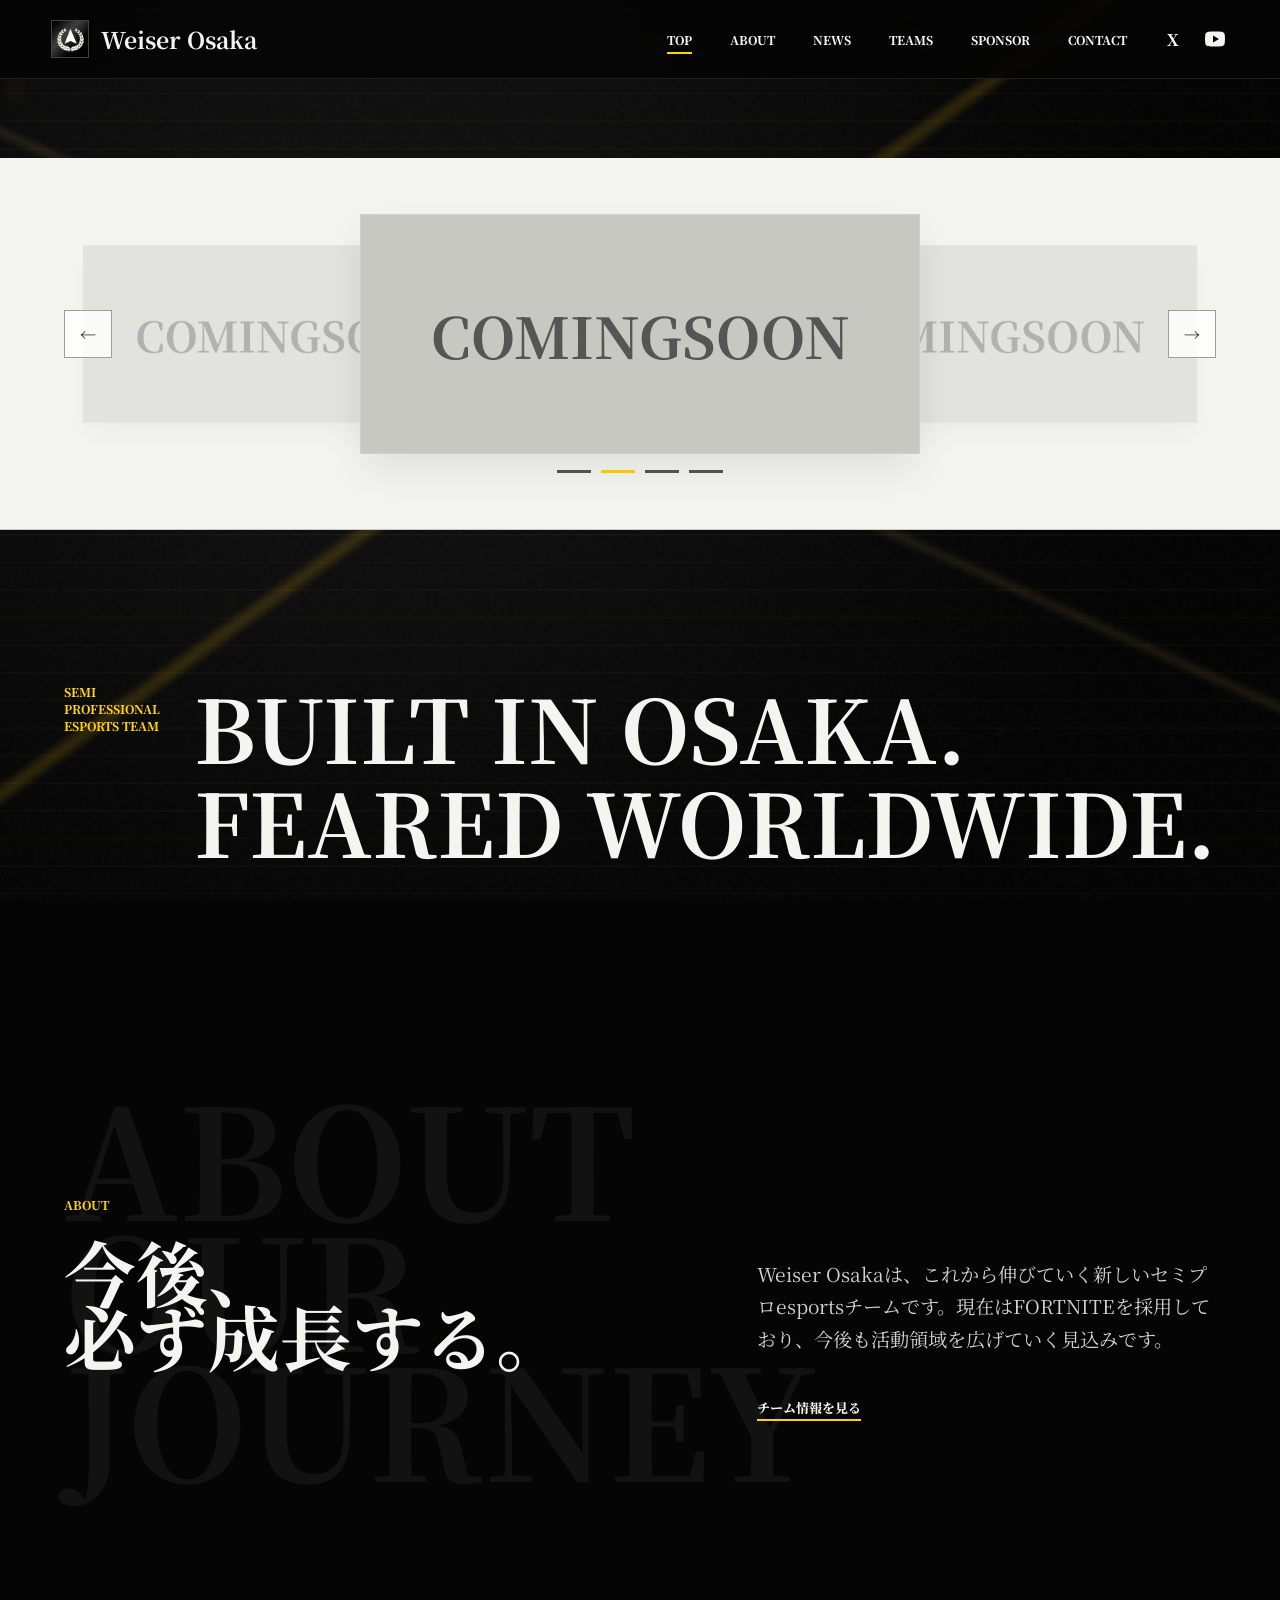
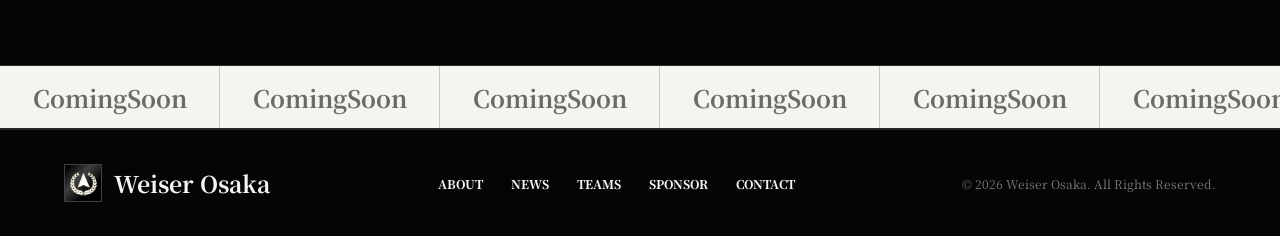
==== index.html @ 4c1ad935 "Add files via upload" ====
<!DOCTYPE html>
<html lang="ja">
<head>
  <meta charset="UTF-8">
  <meta name="viewport" content="width=device-width, initial-scale=1.0">
  <title>Weiser Osaka | TOP</title>
  <link rel="preconnect" href="https://fonts.googleapis.com">
  <link rel="preconnect" href="https://fonts.gstatic.com" crossorigin>
  <link href="https://fonts.googleapis.com/css2?family=Noto+Serif+JP:wght@400;500;600;700;800;900&display=swap" rel="stylesheet">
 <link rel="stylesheet" href="style.css?v=20260813-6">
  <link rel="icon" type="image/png" href="favicon.png">
</head>
<body>
  <div class="page-transition is-preparing" data-page-transition aria-hidden="true"><div class="page-transition-mark"><span>Weiser Osaka</span></div></div>
<header class="site-header" data-header>
    <a class="brand" href="index.html" aria-label="Weiser Osaka home">
      <img class="brand-mark" src="assets/weiser.jpg" alt="">
      <span class="brand-name">Weiser Osaka</span>
    </a>
    <button class="menu-toggle" type="button" aria-label="メニューを開く" aria-expanded="false" data-menu-toggle><span></span><span></span></button>
    <nav class="main-nav" data-nav aria-label="メインナビゲーション">
      <a href="index.html" aria-current="page">TOP</a>
      <a href="about.html">ABOUT</a>
      <a href="news.html">NEWS</a>
      <a href="teams.html">TEAMS</a>
      <a href="sponsor.html">SPONSOR</a>
      <a href="contact.html">CONTACT</a>
    </nav>
    <div class="social-links" aria-label="SNSリンク">
      <a href="https://x.com/weiser_osaka" target="_blank" rel="noreferrer" aria-label="X"><span class="icon-x">X</span></a>
      <a href="https://www.youtube.com/" target="_blank" rel="noreferrer" aria-label="YouTube">
        <svg viewBox="0 0 24 24" aria-hidden="true"><path d="M21.6 7.1a3 3 0 0 0-2.1-2.1C17.6 4.5 12 4.5 12 4.5s-5.6 0-7.5.5a3 3 0 0 0-2.1 2.1A31 31 0 0 0 2 12a31 31 0 0 0 .4 4.9 3 3 0 0 0 2.1 2.1c1.9.5 7.5.5 7.5.5s5.6 0 7.5-.5a3 3 0 0 0 2.1-2.1A31 31 0 0 0 22 12a31 31 0 0 0-.4-4.9ZM10 15.5v-7l6 3.5-6 3.5Z"/></svg>
      </a>
    </div>
  </header>

  <main>
    <section class="sponsor-stage section-reveal" aria-labelledby="sponsor-stage-title">
      <h2 id="sponsor-stage-title" class="visually-hidden">スポンサー</h2>
      <div class="carousel-shell sponsor-carousel-shell" aria-label="スポンサーカルーセル">
        <button class="carousel-control prev" type="button" data-carousel-prev aria-label="前のスポンサー">&larr;</button>
        <div class="carousel-track" data-carousel-track>
          <article class="hero-card sponsor-card active"><div class="placeholder">ComingSoon</div></article>
          <article class="hero-card sponsor-card next"><div class="placeholder">ComingSoon</div></article>
          <article class="hero-card sponsor-card far"><div class="placeholder">ComingSoon</div></article>
          <article class="hero-card sponsor-card far"><div class="placeholder">ComingSoon</div></article>
        </div>
        <button class="carousel-control next-button" type="button" data-carousel-next aria-label="次のスポンサー">&rarr;</button>
      </div>
      <div class="carousel-dots" data-carousel-dots aria-label="スポンサーインジケーター"></div>
    </section>

    <section class="hero hero-without-carousel section-reveal" aria-labelledby="hero-title">
      <div class="hero-copy">
        <p class="eyebrow">SEMI PROFESSIONAL ESPORTS TEAM</p>
        <h1 id="hero-title" class="display-lines">
          <span>Built in Osaka.</span>
          <span>Feared Worldwide.</span>
        </h1>
      </div>
    </section>

    <section class="about section-pad section-reveal" aria-labelledby="top-about-title">
      <div class="background-word">ABOUT OUR JOURNEY</div>
      <div class="section-label">ABOUT</div>
      <div class="about-grid">
        <h2 id="top-about-title" class="display-lines">
          <span>今後、</span>
          <span>必ず成長する。</span>
        </h2>
        <div class="about-text">
          <p>Weiser Osakaは、これから伸びていく新しいセミプロesportsチームです。現在はFORTNITEを採用しており、今後も活動領域を広げていく見込みです。</p>
          <a class="text-link" href="about.html">チーム情報を見る</a>
        </div>
      </div>
    </section>
  </main>

  <section class="marquee footer-marquee" aria-label="フッター前スポンサー">

  <div class="marquee-track">
  <div class="marquee-group">
    <span>ComingSoon</span>
    <span>ComingSoon</span>
    <span>ComingSoon</span>
    <span>ComingSoon</span>
    <span>ComingSoon</span>
    <span>ComingSoon</span>
    <span>ComingSoon</span>
    <span>ComingSoon</span>
    <span>ComingSoon</span>
    <span>ComingSoon</span>
  </div>

  <div class="marquee-group" aria-hidden="true">
    <span>ComingSoon</span>
    <span>ComingSoon</span>
    <span>ComingSoon</span>
    <span>ComingSoon</span>
    <span>ComingSoon</span>
    <span>ComingSoon</span>
    <span>ComingSoon</span>
    <span>ComingSoon</span>
    <span>ComingSoon</span>
    <span>ComingSoon</span>
  </div>
</div>
  </section>

  <footer class="site-footer">
    <a class="brand" href="index.html"><img class="brand-mark" src="assets/weiser.jpg" alt=""><span class="brand-name">Weiser Osaka</span></a>
    <nav aria-label="フッターナビゲーション"><a href="about.html">ABOUT</a><a href="news.html">NEWS</a><a href="teams.html">TEAMS</a><a href="sponsor.html">SPONSOR</a><a href="contact.html">CONTACT</a></nav>
    <p>&copy; 2026 Weiser Osaka. All Rights Reserved.</p>
  </footer>

  <script src="script.js?v=20260813-6"></script>
</body>
</html>
---- style.css ----
:root {
  --black: #050505;
  --ink: #111111;
  --muted: #7b7b7b;
  --line: #272727;
  --paper: #f4f4f1;
  --soft: #d9d9d4;
  --accent: #ffd400;
  --font-body: "Noto Serif JP", "Yu Mincho", "YuMincho", "Hiragino Mincho ProN", "Times New Roman", serif;
  --font-display: "Noto Serif JP", "Yu Mincho", "YuMincho", "Hiragino Mincho ProN", Georgia, serif;
}

* {
  box-sizing: border-box;
}

html {
  scroll-behavior: smooth;
}

body {
  margin: 0;
  background: var(--black);
  color: var(--paper);
  font-family: var(--font-body);
  letter-spacing: 0;
}

a {
  color: inherit;
  text-decoration: none;
}

button,
input,
textarea {
  font: inherit;
}

.visually-hidden {
  position: absolute;
  width: 1px;
  height: 1px;
  padding: 0;
  overflow: hidden;
  clip: rect(0, 0, 0, 0);
  white-space: nowrap;
  border: 0;
}

.site-header {
  position: fixed;
  inset: 0 0 auto;
  z-index: 50;
  display: grid;
  grid-template-columns: auto 1fr auto;
  align-items: center;
  gap: 32px;
  padding: 20px clamp(20px, 4vw, 56px);
  border-bottom: 1px solid rgba(255, 255, 255, 0.1);
  background: rgba(5, 5, 5, 0.78);
  backdrop-filter: blur(18px);
}

.brand {
  display: inline-flex;
  align-items: center;
  gap: 12px;
  width: fit-content;
}

.brand-mark {
  width: 38px;
  height: 38px;
  border: 1px solid rgba(255, 255, 255, 0.24);
  background: #050505;
  object-fit: cover;
}

.brand-name {
  font-family: var(--font-display);
  font-size: 23px;
  font-weight: 700;
}

.main-nav {
  display: flex;
  justify-content: flex-end;
  gap: clamp(18px, 3vw, 38px);
  font-size: 12px;
  font-weight: 800;
}

.main-nav a,
.site-footer nav a {
  position: relative;
  padding: 8px 0;
}

.main-nav a::after,
.site-footer nav a::after {
  position: absolute;
  right: 0;
  bottom: 2px;
  left: 0;
  height: 2px;
  background: var(--accent);
  content: "";
  transform: scaleX(0);
  transform-origin: left;
  transition: transform 180ms ease;
}

.main-nav a:hover::after,
.main-nav a[aria-current="page"]::after,
.site-footer nav a:hover::after {
  transform: scaleX(1);
}

.social-links {
  display: flex;
  align-items: center;
  gap: 14px;
}

.social-links a {
  display: grid;
  place-items: center;
  width: 28px;
  height: 28px;
  color: var(--paper);
}

.social-links svg {
  width: 24px;
  fill: currentColor;
}

.icon-x {
  font-size: 16px;
  font-weight: 800;
}

.menu-toggle {
  display: none;
  width: 42px;
  height: 42px;
  border: 1px solid rgba(255, 255, 255, 0.22);
  background: transparent;
  color: var(--paper);
}

.menu-toggle span {
  display: block;
  width: 18px;
  height: 2px;
  margin: 5px auto;
  background: currentColor;
}

.hero {
  min-height: 100vh;
  padding: 78px clamp(20px, 5vw, 80px) 64px;
  overflow: hidden;
}

.hero-without-carousel {
  min-height: auto;
  padding-top: clamp(92px, 12vw, 150px);
  padding-bottom: clamp(72px, 10vw, 130px);
}

.hero-copy {
  display: flex;
  align-items: end;
  justify-content: space-between;
  gap: 30px;
  margin-bottom: 46px;
}

.hero-without-carousel .hero-copy {
  align-items: start;
}

.hero-without-carousel .eyebrow {
  align-self: flex-start;
  margin: 0;
  padding-top: 0.25em;
}

.eyebrow,
.section-label {
  color: var(--accent);
  font-size: 12px;
  font-weight: 800;
}

h1,
h2 {
  margin: 0;
  font-family: var(--font-display);
  font-weight: 700;
  line-height: 0.9;
  text-transform: uppercase;
  word-break: keep-all;
  overflow-wrap: normal;
  line-break: strict;
}

h1 {
  font-size: clamp(48px, 7.2vw, 106px);
}

h2 {
  font-size: clamp(38px, 5.6vw, 78px);
}

.hero h1 {
  max-width: 1240px;
  font-size: clamp(48px, 6.8vw, 96px);
  line-height: 1.08;
}

.display-lines span {
  display: block;
  width: max-content;
  max-width: 100%;
}

.desktop-break {
  display: block;
}

.carousel-shell {
  position: relative;
  height: clamp(390px, 47vw, 600px);
}

.carousel-track {
  position: relative;
  height: 100%;
  perspective: 1100px;
}

.hero-card {
  position: absolute;
  top: 0;
  left: 50%;
  width: min(68vw, 820px);
  height: 100%;
  border: 1px solid rgba(255, 255, 255, 0.16);
  background: #171717;
  opacity: 0;
  transform: translateX(-50%) scale(0.72);
  transition: transform 640ms cubic-bezier(0.2, 0.8, 0.2, 1), opacity 360ms ease, filter 360ms ease;
  will-change: transform;
}

.hero-card.active {
  z-index: 3;
  opacity: 1;
  transform: translateX(-50%) scale(1);
}

.hero-card.prev {
  z-index: 2;
  opacity: 0.74;
  filter: grayscale(1);
  transform: translateX(calc(-50% - min(38vw, 430px))) rotateY(14deg) scale(0.82);
}

.hero-card.next {
  z-index: 2;
  opacity: 0.74;
  filter: grayscale(1);
  transform: translateX(calc(-50% + min(38vw, 430px))) rotateY(-14deg) scale(0.82);
}

.placeholder {
  display: grid;
  place-items: center;
  width: 100%;
  height: 100%;
  min-height: 120px;
  background: #9d9d98;
  color: #202020;
  font-family: var(--font-display);
  font-size: clamp(28px, 5vw, 72px);
  font-weight: 700;
  text-transform: uppercase;
}

.card-meta {
  position: absolute;
  right: 0;
  bottom: 0;
  left: 0;
  display: flex;
  justify-content: space-between;
  gap: 18px;
  padding: 22px 26px;
  color: var(--paper);
  background: rgba(0, 0, 0, 0.62);
  font-weight: 800;
}

.card-meta span {
  color: var(--accent);
}

.carousel-control {
  position: absolute;
  top: 50%;
  z-index: 10;
  display: grid;
  place-items: center;
  width: 48px;
  height: 48px;
  border: 1px solid rgba(255, 255, 255, 0.5);
  background: rgba(0, 0, 0, 0.5);
  color: var(--paper);
  cursor: pointer;
  transform: translateY(-50%);
  transition: background 160ms ease, border-color 160ms ease;
}

.carousel-control:hover {
  border-color: var(--accent);
  background: var(--accent);
}

.carousel-control.prev {
  left: 0;
}

.next-button {
  right: 0;
}

.carousel-dots {
  display: flex;
  justify-content: center;
  gap: 10px;
  margin-top: 24px;
}

.carousel-dots button {
  width: 34px;
  height: 3px;
  padding: 0;
  border: 0;
  background: #555;
  cursor: pointer;
}

.carousel-dots button.active {
  background: var(--accent);
}

.sponsor-stage {
  margin-top: 79px;
  padding: clamp(28px, 5vw, 56px) clamp(20px, 5vw, 80px);
  overflow: hidden;
  border-bottom: 1px solid #c9c9c3;
  background: var(--paper);
  color: var(--ink);
}

.sponsor-carousel-shell {
  height: clamp(150px, 20vw, 240px);
}

.sponsor-stage .hero-card {
  width: min(48vw, 560px);
  border: 1px solid #d1d1cb;
  background: #d7d7d2;
  box-shadow: 0 18px 38px rgba(0, 0, 0, 0.08);
}

.sponsor-stage .hero-card.prev {
  opacity: 0.42;
  filter: none;
  transform: translateX(calc(-50% - min(31vw, 350px))) scale(0.74);
}

.sponsor-stage .hero-card.next {
  opacity: 0.42;
  filter: none;
  transform: translateX(calc(-50% + min(31vw, 350px))) scale(0.74);
}

.sponsor-stage .placeholder {
  background: #c8c8c3;
  color: #555;
  font-size: clamp(28px, 4.4vw, 58px);
}

.sponsor-stage .carousel-control {
  border-color: #9e9e98;
  background: rgba(255, 255, 255, 0.82);
  color: var(--ink);
}

.sponsor-stage .carousel-control:hover {
  border-color: var(--accent);
  background: var(--accent);
  color: var(--paper);
}

.sponsor-stage .carousel-dots {
  margin-top: 16px;
}

.marquee {
  overflow: hidden;
  border-block: 1px solid var(--line);
  background: var(--paper);
  color: var(--ink);
}

.marquee-under-header {
  margin-top: 79px;
}

.footer-marquee {
  margin-top: clamp(40px, 8vw, 90px);
}

.marquee-track {
  display: flex;
  width: max-content;
  animation: marquee 46s linear infinite;
  will-change: transform;
}

.marquee-group {
  display: flex;
  flex-shrink: 0;
}

.marquee span {
  flex: 0 0 220px;
  display: grid;
  place-items: center;
  height: 86px;
  border-right: 1px solid #c7c7c0;
  font-family: var(--font-display);
  font-size: 29px;
  font-weight: 700;
  white-space: nowrap;
}

.footer-marquee span {
  height: 62px;
  color: #6b6b65;
  font-size: 24px;
}

.marquee-under-header span {
  flex: 0 0 176px;
  height: 42px;
  font-size: 19px;
}

@keyframes marquee {
  from {
    transform: translateX(0);
  }

  to {
    transform: translateX(-50%);
  }
}

.section-pad {
  position: relative;
  padding: clamp(88px, 12vw, 160px) clamp(20px, 5vw, 80px);
}

.page-main {
  min-height: calc(100vh - 120px);
  padding-top: 78px;
}

.text-link {
  display: inline-block;
  margin-top: 22px;
  border-bottom: 2px solid var(--accent);
  color: var(--paper);
  font-size: 13px;
  font-weight: 800;
}

.lead-text {
  max-width: 720px;
  color: #cfcfca;
  font-size: 17px;
  line-height: 1.8;
  word-break: keep-all;
  overflow-wrap: normal;
}

.background-word {
  position: absolute;
  top: 48px;
  left: clamp(20px, 5vw, 80px);
  max-width: 920px;
  color: rgba(255, 255, 255, 0.055);
  font-family: var(--font-display);
  font-size: clamp(72px, 12vw, 200px);
  font-weight: 700;
  line-height: 0.85;
  pointer-events: none;
}

.about-grid {
  position: relative;
  display: grid;
  grid-template-columns: minmax(260px, 0.9fr) minmax(280px, 0.7fr);
  gap: clamp(42px, 8vw, 120px);
  align-items: start;
  margin-top: 26px;
}

.about-text {
  color: #d4d4cf;
  font-size: clamp(17px, 1.5vw, 21px);
  line-height: 1.7;
}

.timeline {
  margin-top: 44px;
  border-top: 1px solid var(--line);
}

.timeline div {
  display: grid;
  grid-template-columns: 76px 1fr;
  gap: 24px;
  padding: 24px 0;
  border-bottom: 1px solid var(--line);
}

.timeline span {
  color: var(--accent);
  font-weight: 800;
}

.timeline p {
  margin: 0;
}

.about-hero {
  position: relative;
  min-height: calc(100vh - 80px);
  padding: clamp(92px, 12vw, 170px) clamp(20px, 5vw, 80px) clamp(80px, 11vw, 150px);
  overflow: hidden;
  border-bottom: 1px solid var(--line);
}

.about-osaka {
  position: absolute;
  right: 2vw;
  bottom: clamp(120px, 16vw, 230px);
  color: rgba(255, 255, 255, 0.052);
  font-family: var(--font-display);
  font-size: clamp(92px, 18vw, 280px);
  font-weight: 700;
  line-height: 0.8;
  pointer-events: none;
}

.about-hero-grid {
  position: relative;
  z-index: 1;
  display: grid;
  grid-template-columns: minmax(280px, 1.05fr) minmax(280px, 0.72fr);
  gap: clamp(44px, 9vw, 130px);
  align-items: end;
  margin-top: clamp(44px, 7vw, 92px);
}

.about-kicker {
  margin: 0 0 22px;
  color: var(--accent);
  font-family: var(--font-display);
  font-size: clamp(30px, 4.9vw, 72px);
  font-weight: 700;
  line-height: 0.94;
}

.about-hero h1 {
  max-width: 980px;
  font-size: clamp(50px, 7.2vw, 104px);
  line-height: 1.06;
}

.about-statement {
  border-left: 2px solid var(--accent);
  padding-left: clamp(22px, 3vw, 40px);
}

.about-statement p {
  margin: 0;
  color: #d8d8d2;
  font-size: clamp(17px, 1.55vw, 22px);
  line-height: 1.85;
  word-break: keep-all;
  overflow-wrap: normal;
}

.about-statement p + p {
  margin-top: 24px;
}

.about-facts {
  position: relative;
  z-index: 1;
  display: grid;
  grid-template-columns: repeat(3, minmax(0, 1fr));
  margin-top: clamp(60px, 9vw, 120px);
  border-top: 1px solid var(--line);
  border-left: 1px solid var(--line);
}

.about-facts div {
  min-height: 170px;
  padding: clamp(22px, 3vw, 34px);
  border-right: 1px solid var(--line);
  border-bottom: 1px solid var(--line);
}

.about-facts span {
  display: block;
  margin-bottom: 20px;
  color: var(--accent);
  font-size: 12px;
  font-weight: 800;
}

.about-facts strong span {
  color: var(--paper);
}

.about-facts strong {
  display: block;
  max-width: 360px;
  color: var(--paper);
  font-family: var(--font-display);
  font-size: clamp(23px, 2.25vw, 34px);
  line-height: 1.18;
  text-transform: uppercase;
  word-break: keep-all;
  overflow-wrap: normal;
}

.section-head {
  display: flex;
  align-items: end;
  justify-content: space-between;
  gap: 32px;
  margin-bottom: 44px;
}

.section-head p {
  max-width: 520px;
  color: var(--muted);
  line-height: 1.6;
  word-break: keep-all;
  overflow-wrap: normal;
}

.player-grid {
  display: grid;
  grid-template-columns: repeat(4, minmax(0, 1fr));
  border-top: 1px solid var(--line);
  border-left: 1px solid var(--line);
}

.player-card {
  display: grid;
  gap: 18px;
  min-height: 470px;
  padding: 20px;
  border: 0;
  border-right: 1px solid var(--line);
  border-bottom: 1px solid var(--line);
  background: transparent;
  color: var(--paper);
  text-align: left;
  cursor: pointer;
  transition: background 160ms ease;
}

.player-card:hover {
  background: #101010;
}

.player-photo {
  display: block;
  aspect-ratio: 4 / 5;
  height: auto;
  overflow: hidden;
  background: #9d9d98;
}

.player-name {
  font-family: var(--font-display);
  font-size: clamp(34px, 4vw, 58px);
  line-height: 0.95;
}

.player-role {
  color: var(--muted);
  font-weight: 700;
}
.player-photo img,
.modal-photo img {
  display: block;
  width: 100%;
  height: 100%;
  object-fit: cover;
}

.player-photo.placeholder {
  display: grid;
  place-items: center;
}

.player-photo.placeholder::after {
  content: "";
}

.sponsor-grid {
  display: grid;
  grid-template-columns: repeat(3, minmax(0, 1fr));
  border-top: 1px solid var(--line);
  border-left: 1px solid var(--line);
}

.sponsor-grid a {
  display: grid;
  place-items: center;
  min-height: 190px;
  border-right: 1px solid var(--line);
  border-bottom: 1px solid var(--line);
  background: #101010;
  color: #b9b9b4;
  font-family: var(--font-display);
  font-size: clamp(28px, 4vw, 60px);
  font-weight: 700;
  transition: color 160ms ease, background 160ms ease;
}

.sponsor-grid a:hover {
  background: var(--paper);
  color: var(--ink);
}

.news {
  position: relative;
  overflow: hidden;
  background: #030303;
  color: var(--paper);
}

.news::before {
  position: absolute;
  top: clamp(40px, 8vw, 110px);
  right: clamp(18px, 5vw, 78px);
  color: rgba(255, 212, 0, 0.08);
  font-family: var(--font-display);
  font-size: clamp(92px, 16vw, 220px);
  font-weight: 700;
  line-height: 0.8;
  content: "NEWS";
  pointer-events: none;
}

.news .section-head,
.news .news-list {
  position: relative;
  z-index: 1;
}

.news .section-label {
  color: var(--accent);
}

.news h1 {
  color: var(--paper);
}

.news-list {
  border-top: 1px solid rgba(255, 255, 255, 0.16);
}

.news-item {
  display: grid;
  grid-template-columns: 150px 120px 1fr;
  gap: 26px;
  align-items: center;
  padding: 30px 0;
  border-bottom: 1px solid rgba(255, 255, 255, 0.14);
  transition: border-color 180ms ease, padding-left 180ms ease, color 180ms ease;
}

.news-item:hover {
  border-bottom-color: rgba(255, 212, 0, 0.7);
  color: var(--accent);
  padding-left: 16px;
}

.news-item time,
.news-item span {
  color: rgba(244, 244, 241, 0.58);
  font-size: 13px;
  font-weight: 800;
}

.news-item span {
  color: var(--accent);
}

.news-item strong {
  font-family: var(--font-display);
  font-size: clamp(26px, 3.3vw, 44px);
  line-height: 1.08;
  text-transform: uppercase;
}

.contact-grid {
  display: grid;
  grid-template-columns: minmax(250px, 0.8fr) minmax(300px, 1fr);
  gap: clamp(44px, 8vw, 110px);
}

.contact-form {
  display: grid;
  gap: 22px;
}

.contact-form label {
  display: grid;
  gap: 9px;
  color: #aaa;
  font-size: 12px;
  font-weight: 800;
  text-transform: uppercase;
}

.contact-form input,
.contact-form textarea {
  width: 100%;
  border: 0;
  border-bottom: 1px solid #666;
  border-radius: 0;
  outline: 0;
  background: transparent;
  color: var(--paper);
  font-size: 18px;
  transition: border-color 160ms ease;
}

.contact-form input {
  height: 48px;
}

.contact-form textarea {
  resize: vertical;
  min-height: 140px;
  padding-top: 10px;
}

.contact-form input:focus,
.contact-form textarea:focus {
  border-color: var(--accent);
}

.contact-form button {
  justify-self: start;
  min-width: 170px;
  height: 52px;
  border: 1px solid var(--paper);
  background: transparent;
  color: var(--paper);
  font-weight: 800;
  cursor: pointer;
  transition: background 160ms ease, color 160ms ease, border-color 160ms ease;
}

.contact-form button:hover {
  border-color: var(--accent);
  background: var(--accent);
  color: var(--paper);
}

.form-status {
  min-height: 1.4em;
  margin: -4px 0 0;
  color: #aaa;
  font-size: 12px;
  font-weight: 700;
  line-height: 1.5;
}

.site-footer {
  display: grid;
  grid-template-columns: auto 1fr auto;
  align-items: center;
  gap: 28px;
  padding: 34px clamp(20px, 5vw, 80px);
  border-top: 1px solid var(--line);
}

.site-footer nav {
  display: flex;
  justify-content: center;
  gap: 28px;
  font-size: 12px;
  font-weight: 800;
}

.site-footer p {
  margin: 0;
  color: var(--muted);
  font-size: 12px;
}

.modal {
  position: fixed;
  inset: 0;
  z-index: 100;
  display: grid;
  place-items: center;
  padding: 24px;
  background: rgba(0, 0, 0, 0.76);
  opacity: 0;
  pointer-events: none;
  transition: opacity 180ms ease;
}

.modal.open {
  opacity: 1;
  pointer-events: auto;
}

.modal-panel {
  position: relative;
  display: grid;
  grid-template-columns: minmax(220px, 0.75fr) minmax(280px, 1fr);
  width: min(920px, 100%);
  max-height: min(720px, 92vh);
  overflow: auto;
  border: 1px solid rgba(255, 255, 255, 0.18);
  background: #0d0d0d;
  transform: translateY(18px);
  transition: transform 220ms ease;
}

.modal.open .modal-panel {
  transform: translateY(0);
}

.modal-close {
  position: absolute;
  top: 16px;
  right: 16px;
  z-index: 2;
  width: 42px;
  height: 42px;
  border: 1px solid rgba(255, 255, 255, 0.4);
  background: #050505;
  color: var(--paper);
  font-size: 26px;
  cursor: pointer;
}

.modal-photo {
  min-height: 500px;
  overflow: hidden;
  background: #9d9d98;
}

.modal-content {
  padding: clamp(32px, 6vw, 64px);
}

.modal-content h2 {
  margin: 10px 0 12px;
}

.modal-content p {
  color: #cfcfca;
  line-height: 1.7;
}

.modal-role {
  color: var(--accent) !important;
  font-weight: 800;
}

.achievement-list {
  display: grid;
  gap: 10px;
  margin: 28px 0;
}

.achievement-list span {
  padding-bottom: 10px;
  border-bottom: 1px solid var(--line);
  color: #f0f0ec;
  font-weight: 700;
}

.modal-socials {
  display: flex;
  gap: 12px;
}

.modal-socials a {
  display: grid;
  place-items: center;
  width: 50px;
  height: 50px;
  border: 1px solid #555;
  color: var(--paper);
  font-weight: 800;
  overflow: hidden;
  transition: border-color 160ms ease, transform 160ms ease;
}

.modal-socials a:hover {
  border-color: var(--accent);
  transform: translateY(-2px);
}

.social-icon {
  width: 28px;
  height: 28px;
  object-fit: contain;
  display: block;
}

.social-icon-x {
  border-radius: 5px;
}

.section-reveal {
  opacity: 0;
  transform: translateY(28px);
  transition: opacity 600ms ease, transform 600ms ease;
}

.section-reveal.visible {
  opacity: 1;
  transform: translateY(0);
}

@media (max-width: 980px) {
  .site-header {
    grid-template-columns: auto auto 1fr;
  }

  .menu-toggle {
    display: block;
    order: 3;
    justify-self: end;
  }

  .main-nav {
    position: absolute;
    top: 79px;
    right: 20px;
    left: 20px;
    display: none;
    flex-direction: column;
    padding: 22px;
    border: 1px solid var(--line);
    background: #070707;
  }

  .main-nav.open {
    display: flex;
  }

  .social-links {
    justify-self: end;
  }

  .hero-copy,
  .section-head {
    align-items: start;
    flex-direction: column;
  }

  .about-grid,
  .about-hero-grid,
  .contact-grid,
  .modal-panel {
    grid-template-columns: 1fr;
  }

  .about-facts {
    grid-template-columns: 1fr;
  }

  .player-grid {
    grid-template-columns: repeat(2, minmax(0, 1fr));
  }

  .sponsor-grid {
    grid-template-columns: repeat(2, minmax(0, 1fr));
  }

  .site-footer {
    grid-template-columns: 1fr;
  }

  .site-footer nav {
    justify-content: start;
    flex-wrap: wrap;
  }

  .modal-photo {
    min-height: 300px;
  }
}

@media (max-width: 640px) {
  .site-header {
    gap: 16px;
    padding: 16px 18px;
  }

  .brand-name {
    font-size: 21px;
  }

  .social-links {
    display: none;
  }

  .hero {
    padding-top: 112px;
  }

  .carousel-shell {
    height: 390px;
  }

  .hero-card {
    width: 82vw;
  }

  .hero-card.prev {
    transform: translateX(calc(-50% - 54vw)) rotateY(12deg) scale(0.78);
  }

  .hero-card.next {
    transform: translateX(calc(-50% + 54vw)) rotateY(-12deg) scale(0.78);
  }

  .carousel-control {
    top: auto;
    bottom: -64px;
    transform: none;
  }

  .carousel-control.prev {
    left: calc(50% - 58px);
  }

  .next-button {
    right: calc(50% - 58px);
  }

  .carousel-dots {
    margin-top: 82px;
  }

  .sponsor-stage {
    margin-top: 75px;
    padding-block: 26px;
  }

  .sponsor-carousel-shell {
    height: 170px;
  }

  .sponsor-stage .hero-card {
    width: 62vw;
  }

  .sponsor-stage .carousel-control {
    top: 50%;
    bottom: auto;
    transform: translateY(-50%);
  }

  .sponsor-stage .carousel-control.prev {
    left: 0;
  }

  .sponsor-stage .next-button {
    right: 0;
  }

  .sponsor-stage .carousel-dots {
    margin-top: 18px;
  }

  .marquee span {
    width: 170px;
    height: 72px;
    font-size: 24px;
  }

  .timeline div,
  .news-item {
    grid-template-columns: 1fr;
    gap: 8px;
  }

  .about-hero {
    padding-top: 90px;
  }

  .hero h1,
  .about-hero h1,
  .contact-title {
    font-size: clamp(38px, 11.4vw, 62px);
    line-height: 1.1;
  }

  h1 {
    font-size: clamp(38px, 11.5vw, 64px);
  }

  h2 {
    font-size: clamp(34px, 9.4vw, 54px);
  }

  .about-osaka {
    top: 150px;
    right: auto;
    bottom: auto;
    left: 58%;
    width: max-content;
    font-size: clamp(78px, 24vw, 108px);
    transform: translateX(-50%);
  }

  .about-statement {
    padding-left: 20px;
  }

  .about-facts div {
    min-height: 132px;
  }

  .about-facts strong {
    font-size: clamp(24px, 7.8vw, 34px);
  }

  .desktop-break {
    display: none;
  }

  .player-grid,
  .sponsor-grid {
    grid-template-columns: 1fr;
  }

  .player-card {
    min-height: 410px;
  }
}

@media (max-width: 640px) {
  html,
  body {
    max-width: 100%;
    overflow-x: hidden;
  }

  .site-header {
    grid-template-columns: 1fr auto;
    gap: 12px;
    padding: 12px 16px;
  }

  .brand {
    min-width: 0;
  }

  .brand-mark {
    width: 34px;
    height: 34px;
    flex: 0 0 auto;
  }

  .brand-name {
    max-width: 48vw;
    overflow: hidden;
    font-size: 19px;
    line-height: 1;
    text-overflow: ellipsis;
    white-space: nowrap;
  }

  .menu-toggle {
    width: 38px;
    height: 38px;
  }

  .main-nav {
    top: 63px;
    right: 14px;
    left: 14px;
    z-index: 80;
    gap: 4px;
    padding: 18px;
  }

  .sponsor-stage {
    margin-top: 63px;
    padding: 24px 16px 30px;
  }

  .sponsor-carousel-shell {
    height: 148px;
  }

  .sponsor-stage .hero-card {
    width: 68vw;
  }

  .sponsor-stage .hero-card.prev {
    transform: translateX(calc(-50% - 44vw)) scale(0.74);
  }

  .sponsor-stage .hero-card.next {
    transform: translateX(calc(-50% + 44vw)) scale(0.74);
  }

  .sponsor-stage .placeholder {
    min-height: 0;
    font-size: 30px;
  }

  .carousel-control {
    width: 40px;
    height: 40px;
  }

  .hero {
    min-height: auto;
    padding: 76px 16px 56px;
  }

  .hero-without-carousel {
    padding-top: 58px;
    padding-bottom: 72px;
  }

  .hero-copy {
    gap: 18px;
    margin-bottom: 0;
  }

  .hero-without-carousel .eyebrow {
    max-width: 240px;
    line-height: 1.35;
  }

  .hero h1,
  .about-hero h1,
  .contact-title {
    font-size: clamp(34px, 10vw, 50px);
    line-height: 1.12;
  }

  h1 {
    font-size: clamp(34px, 10vw, 52px);
  }

  h2 {
    font-size: clamp(31px, 8.4vw, 44px);
  }

  .display-lines span {
    width: auto;
    max-width: 100%;
  }

  .section-pad {
    padding: 76px 16px;
  }

  .background-word {
    top: 42px;
    left: 16px;
    font-size: 58px;
    line-height: 0.95;
  }

  .about-grid,
  .about-hero-grid,
  .contact-grid {
    gap: 32px;
  }

  .about-hero {
    min-height: auto;
    padding: 72px 16px 68px;
  }

  .about-osaka {
    top: 154px;
    right: auto;
    bottom: auto;
    left: 58%;
    width: max-content;
    font-size: clamp(76px, 23vw, 104px);
    transform: translateX(-50%);
  }

  .about-kicker {
    margin-bottom: 16px;
    font-size: clamp(28px, 9vw, 42px);
    line-height: 1;
  }

  .about-statement {
    padding-left: 18px;
  }

  .about-statement p,
  .about-text,
  .lead-text,
  .section-head p {
    font-size: 15px;
    line-height: 1.75;
    word-break: normal;
    overflow-wrap: anywhere;
  }

  .about-facts {
    margin-top: 48px;
  }

  .about-facts div {
    min-height: 118px;
    padding: 22px;
  }

  .about-facts strong {
    font-size: clamp(22px, 7vw, 30px);
  }

  .player-card {
    min-height: auto;
    padding: 16px;
  }

  .player-photo {
    aspect-ratio: 1 / 1;
  }

  .player-name {
    font-size: 42px;
  }

  .sponsor-grid a {
    min-height: 118px;
    font-size: 34px;
  }

  .news {
    margin-inline: 0;
    padding: 76px 22px;
  }

  .news::before {
    top: 42px;
    right: auto;
    left: 50%;
    font-size: min(25vw, 104px);
    transform: translateX(-50%);
  }

  .news .section-head {
    margin-bottom: 34px;
  }

  .news h1 {
    font-size: clamp(48px, 15vw, 66px);
    line-height: 0.95;
  }

  .news-list {
    border-top-color: rgba(255, 255, 255, 0.16);
  }

  .news-item {
    gap: 10px;
    padding: 28px 0;
  }

  .news-item:hover {
    padding-left: 0;
  }

  .news-item time,
  .news-item span {
    font-size: 12px;
    line-height: 1.2;
  }

  .news-item strong {
    max-width: 12em;
    font-size: clamp(24px, 7.1vw, 31px);
    line-height: 1.22;
    word-break: keep-all;
    overflow-wrap: anywhere;
  }

  .contact-form button {
    width: 100%;
  }

  .marquee span {
    width: 150px;
    height: 56px;
    font-size: 20px;
  }

  .site-footer {
    gap: 22px;
    padding: 28px 16px;
  }

  .site-footer nav {
    gap: 16px 22px;
  }

  .modal {
    align-items: start;
    padding: 14px;
    overflow-y: auto;
  }

  .modal-panel {
    width: 100%;
    max-height: none;
  }

  .modal-photo {
    min-height: 220px;
  }

  .modal-content {
    padding: 30px 22px 34px;
  }

  .modal-content h2 {
    font-size: 52px;
  }

  .modal-close {
    top: 12px;
    right: 12px;
    width: 38px;
    height: 38px;
  }
}

/* Page transition */
.page-transition {
  position: fixed;
  inset: 0;
  z-index: 9999;
  display: grid;
  place-items: center;
  overflow: hidden;
  visibility: visible;
  opacity: 1;
  pointer-events: none;
  color: var(--paper);
  contain: strict;
  transform: translateZ(0);
}

.page-transition::before,
.page-transition::after {
  position: absolute;
  content: "";
  backface-visibility: hidden;
  will-change: transform;
}

.page-transition::before {
  top: -32vmax;
  left: -34vmax;
  z-index: 1;
  width: 168vmax;
  height: 168vmax;
  background: #030303;
  transform: rotate(-12deg) translate3d(0, 0, 0);
  transform-origin: center;
}

.page-transition::after {
  top: calc(50% - 1px);
  left: -18vw;
  z-index: 2;
  width: 136vw;
  height: 3px;
  background: var(--accent);
  opacity: 0;
  transform: rotate(-12deg) translate3d(-110%, 0, 0);
  transform-origin: center;
}

.page-transition-mark {
  position: relative;
  z-index: 3;
  display: block;
  opacity: 0;
  backface-visibility: hidden;
  transform: translate3d(0, 0, 0);
  will-change: opacity, transform;
}

.page-transition-mark span {
  position: relative;
  display: inline-block;
  overflow: hidden;
  width: 0;
  max-width: min(14.1ch, 88vw);
  border-right: 2px solid var(--accent);
  font-family: var(--font-display);
  font-size: clamp(30px, 6vw, 82px);
  font-weight: 700;
  line-height: 0.95;
  white-space: nowrap;
  letter-spacing: 0.02em;
  text-transform: uppercase;
}

.page-transition-mark span::after {
  content: none;
}

.page-transition.is-preparing .page-transition-mark {
  opacity: 0;
}

.page-transition.is-preparing::after {
  opacity: 0.9;
  transform: rotate(-12deg) translate3d(-18%, 0, 0);
}

.page-transition.is-entering::before {
  animation: pageIntroPanel 3600ms cubic-bezier(0.76, 0, 0.24, 1) forwards;
}

.page-transition.is-entering::after {
  animation: pageIntroLine 3600ms cubic-bezier(0.76, 0, 0.24, 1) forwards;
}

.page-transition.is-entering .page-transition-mark {
  animation: pageIntroMark 3300ms ease forwards;
}

.page-transition.is-entering .page-transition-mark span {
  animation: pageTypeText 1800ms steps(13, end) 220ms forwards, pageCaret 760ms steps(1, end) infinite;
}

.page-transition.is-entering.is-short::before,
.page-transition.is-entering.is-short::after {
  animation-duration: 1200ms;
}

.page-transition.is-entering.is-short .page-transition-mark {
  display: none;
}

.page-transition.is-leaving::before {
  transform: rotate(-12deg) translate3d(-118%, 0, 0);
  animation: pageLeavePanel 1200ms cubic-bezier(0.76, 0, 0.24, 1) forwards;
}

.page-transition.is-leaving::after {
  transform: rotate(-12deg) translate3d(-118%, 0, 0);
  animation: pageLeaveLine 1200ms cubic-bezier(0.76, 0, 0.24, 1) forwards;
}

.page-transition.is-leaving .page-transition-mark {
  display: none;
}

.page-transition.is-done {
  visibility: hidden;
  opacity: 0;
}

.page-transition.is-done::before {
  transform: rotate(-12deg) translate3d(118%, 0, 0);
}

.page-transition.is-done::after {
  transform: rotate(-12deg) translate3d(118%, 0, 0);
}

@keyframes pageIntroPanel {
  0%, 70% { transform: rotate(-12deg) translate3d(0, 0, 0); }
  100% { transform: rotate(-12deg) translate3d(118%, 0, 0); }
}

@keyframes pageIntroLine {
  0%, 16% { transform: rotate(-12deg) translate3d(-118%, 0, 0); opacity: 0; }
  30%, 70% { transform: rotate(-12deg) translate3d(0, 0, 0); opacity: 1; }
  100% { transform: rotate(-12deg) translate3d(118%, 0, 0); opacity: 0; }
}

@keyframes pageIntroMark {
  0%, 76% { opacity: 1; }
  100% { opacity: 0; }
}

@keyframes pageTypeText {
  from { width: 0; }
  to { width: min(14.1ch, 88vw); }
}

@keyframes pageCaret {
  0%, 48% { border-color: var(--accent); }
  49%, 100% { border-color: transparent; }
}

@keyframes pageLeavePanel {
  from { transform: rotate(-12deg) translate3d(-118%, 0, 0); }
  to { transform: rotate(-12deg) translate3d(0, 0, 0); }
}

@keyframes pageLeaveLine {
  0% { transform: rotate(-12deg) translate3d(-118%, 0, 0); opacity: 1; }
  46%, 100% { transform: rotate(-12deg) translate3d(0, 0, 0); opacity: 1; }
}

@media (max-width: 640px) {
  .page-transition-mark span {
    max-width: 90vw;
    font-size: clamp(26px, 8.4vw, 34px);
  }
}

@media (prefers-reduced-motion: reduce) {
  .page-transition {
    display: none;
  }
}

/* Subtle WebGL atmosphere */
.webgl-field {
  position: fixed;
  inset: 0;
  z-index: 0;
  width: 100%;
  height: 100%;
  opacity: 0.58;
  pointer-events: none;
}

.site-header,
.page-main,
.marquee,
.site-footer {
  position: relative;
}

.site-header {
  z-index: 50;
}

.page-main,
.marquee,
.site-footer {
  z-index: 1;
}

@media (max-width: 640px) {
  .webgl-field {
    opacity: 0.38;
  }
}

@media (prefers-reduced-motion: reduce) {
  .webgl-field {
    display: none;
  }
}
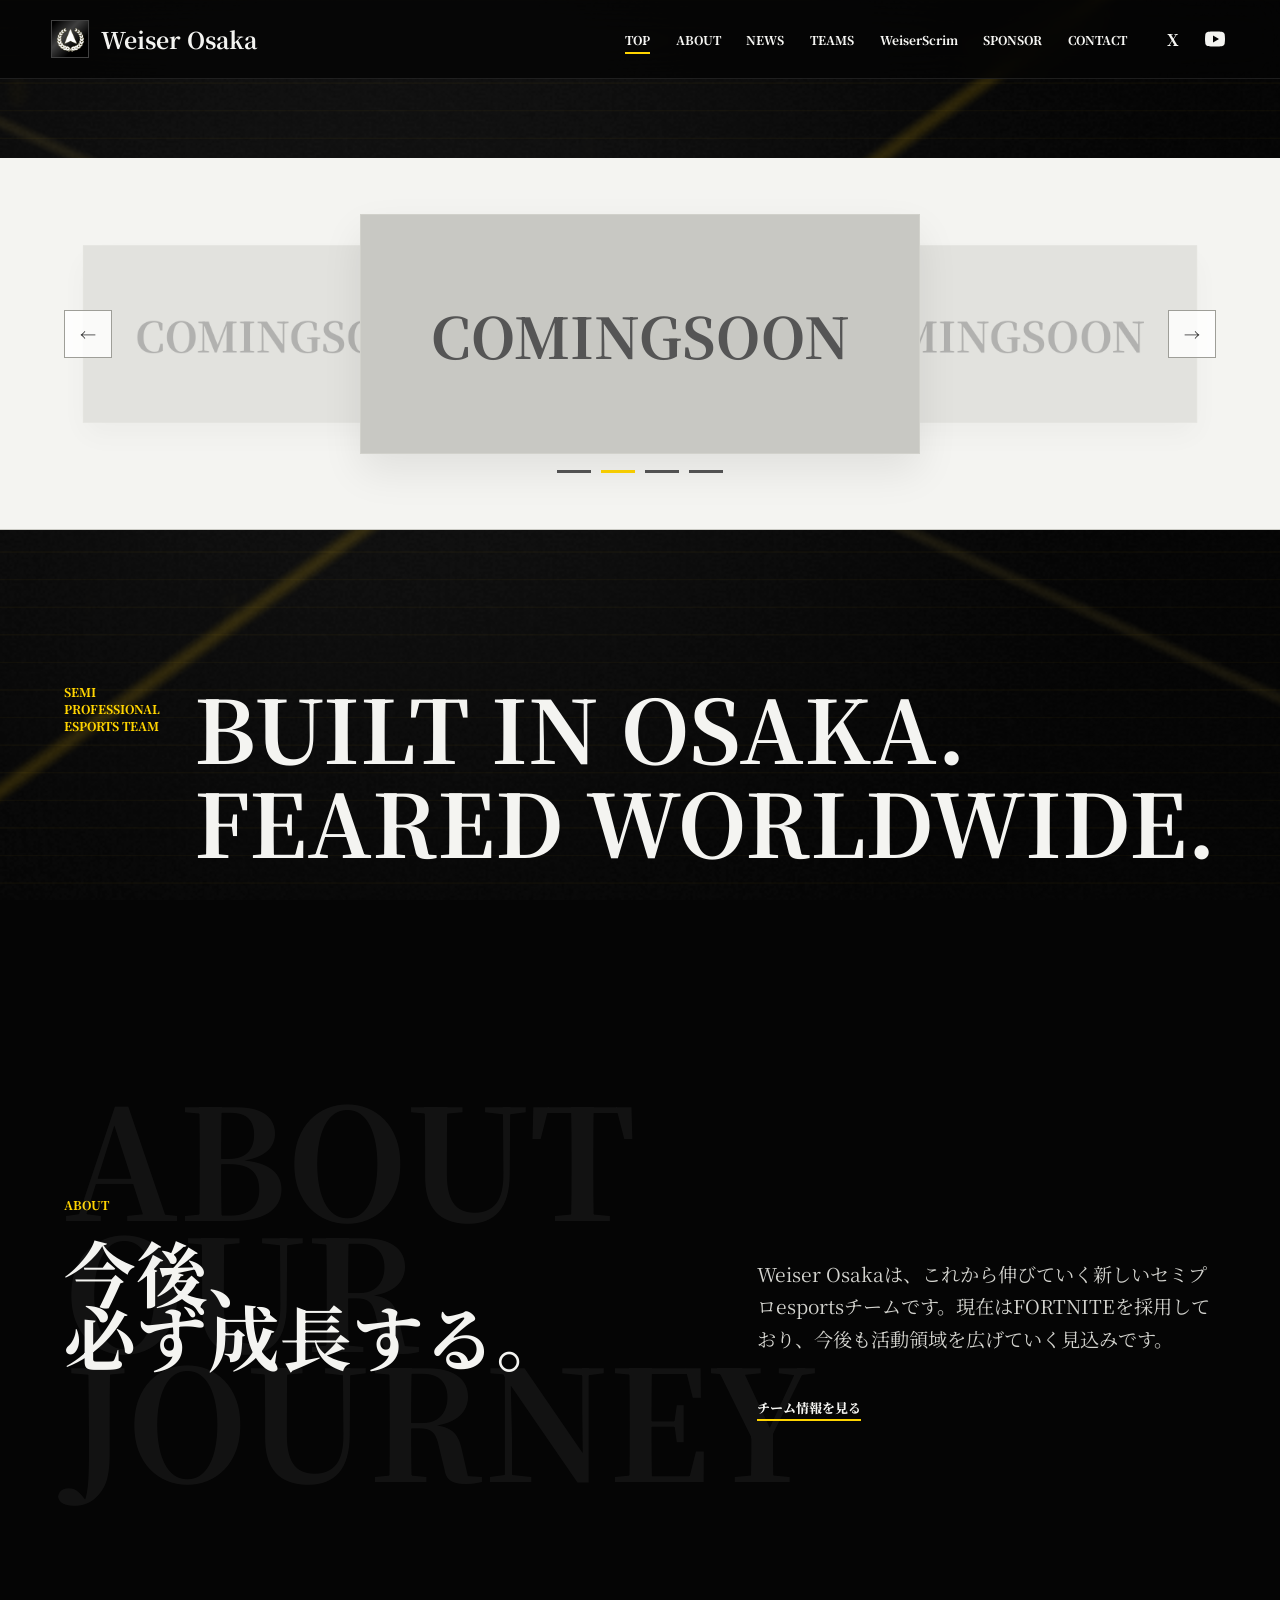
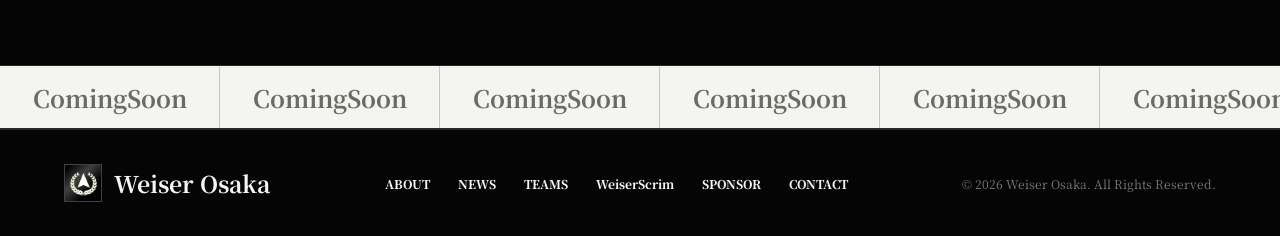
==== commit 2ed832ed: "Add files via upload" ====
--- a/index.html
+++ b/index.html
@@ -7,7 +7,7 @@
   <link rel="preconnect" href="https://fonts.googleapis.com">
   <link rel="preconnect" href="https://fonts.gstatic.com" crossorigin>
   <link href="https://fonts.googleapis.com/css2?family=Noto+Serif+JP:wght@400;500;600;700;800;900&display=swap" rel="stylesheet">
- <link rel="stylesheet" href="style.css?v=20260813-6">
+ <link rel="stylesheet" href="style.css?v=20260818-3">
   <link rel="icon" type="image/png" href="favicon.png">
 </head>
 <body>
@@ -23,6 +23,7 @@
       <a href="about.html">ABOUT</a>
       <a href="news.html">NEWS</a>
       <a href="teams.html">TEAMS</a>
+      <a href="weiserscrim.html">WeiserScrim</a>
       <a href="sponsor.html">SPONSOR</a>
       <a href="contact.html">CONTACT</a>
     </nav>
@@ -109,10 +110,10 @@
 
   <footer class="site-footer">
     <a class="brand" href="index.html"><img class="brand-mark" src="assets/weiser.jpg" alt=""><span class="brand-name">Weiser Osaka</span></a>
-    <nav aria-label="フッターナビゲーション"><a href="about.html">ABOUT</a><a href="news.html">NEWS</a><a href="teams.html">TEAMS</a><a href="sponsor.html">SPONSOR</a><a href="contact.html">CONTACT</a></nav>
+    <nav aria-label="フッターナビゲーション"><a href="about.html">ABOUT</a><a href="news.html">NEWS</a><a href="teams.html">TEAMS</a><a href="weiserscrim.html">WeiserScrim</a><a href="sponsor.html">SPONSOR</a><a href="contact.html">CONTACT</a></nav>
     <p>&copy; 2026 Weiser Osaka. All Rights Reserved.</p>
   </footer>
 
-  <script src="script.js?v=20260813-6"></script>
+  <script src="script.js?v=20260818-3"></script>
 </body>
 </html>
--- a/style.css
+++ b/style.css
@@ -83,13 +83,13 @@
   font-weight: 700;
 }
 
-.main-nav {
-  display: flex;
-  justify-content: flex-end;
-  gap: clamp(18px, 3vw, 38px);
-  font-size: 12px;
-  font-weight: 800;
-}
+.main-nav {
+  display: flex;
+  justify-content: flex-end;
+  gap: clamp(12px, 2vw, 30px);
+  font-size: 12px;
+  font-weight: 800;
+}
 
 .main-nav a,
 .site-footer nav a {
@@ -752,11 +752,119 @@
   transition: color 160ms ease, background 160ms ease;
 }
 
-.sponsor-grid a:hover {
-  background: var(--paper);
-  color: var(--ink);
-}
-
+.sponsor-grid a:hover {
+  background: var(--paper);
+  color: var(--ink);
+}
+
+.scrim {
+  position: relative;
+  min-height: calc(100vh - 80px);
+  overflow: hidden;
+  border-bottom: 1px solid var(--line);
+  background: #030303;
+}
+
+.scrim-bg {
+  position: absolute;
+  right: clamp(22px, 6vw, 96px);
+  bottom: clamp(40px, 8vw, 110px);
+  color: rgba(255, 212, 0, 0.07);
+  font-family: var(--font-display);
+  font-size: clamp(96px, 17vw, 270px);
+  font-weight: 900;
+  line-height: 0.78;
+  letter-spacing: 0.02em;
+  pointer-events: none;
+}
+
+.scrim-inner {
+  position: relative;
+  z-index: 1;
+  max-width: 1040px;
+  padding-top: clamp(70px, 8vw, 130px);
+}
+
+.scrim h1 {
+  max-width: 980px;
+  margin: 22px 0 34px;
+  font-family: var(--font-display);
+  font-size: clamp(52px, 8.6vw, 122px);
+  font-weight: 900;
+  line-height: 1.02;
+  letter-spacing: 0.01em;
+}
+
+.scrim-lead {
+  max-width: 880px;
+  margin: 0;
+  color: var(--paper);
+  font-size: clamp(20px, 2.4vw, 34px);
+  font-weight: 700;
+  line-height: 1.75;
+  word-break: keep-all;
+  overflow-wrap: anywhere;
+}
+
+.scrim-statement {
+  display: grid;
+  gap: 20px;
+  max-width: 760px;
+  margin-top: clamp(42px, 6vw, 76px);
+  padding-left: clamp(22px, 3vw, 40px);
+  border-left: 2px solid var(--accent);
+}
+
+.scrim-statement p {
+  margin: 0;
+  color: #d8d8d2;
+  font-size: clamp(16px, 1.55vw, 22px);
+  line-height: 1.9;
+  word-break: keep-all;
+  overflow-wrap: anywhere;
+}
+
+.scrim-info {
+  display: grid;
+  grid-template-columns: repeat(3, minmax(0, 1fr));
+  max-width: 980px;
+  margin-top: clamp(38px, 5vw, 70px);
+  border-top: 1px solid var(--line);
+  border-left: 1px solid var(--line);
+}
+
+.scrim-info div {
+  min-height: 150px;
+  padding: clamp(22px, 3vw, 32px);
+  border-right: 1px solid var(--line);
+  border-bottom: 1px solid var(--line);
+}
+
+.scrim-info span {
+  display: block;
+  margin-bottom: 18px;
+  color: var(--accent);
+  font-size: 12px;
+  font-weight: 900;
+  letter-spacing: 0.08em;
+}
+
+.scrim-info p {
+  margin: 0;
+  color: var(--paper);
+  font-size: clamp(17px, 1.65vw, 24px);
+  font-weight: 700;
+  line-height: 1.55;
+  word-break: keep-all;
+  overflow-wrap: anywhere;
+}
+
+@media (max-width: 760px) {
+  .scrim-info {
+    grid-template-columns: 1fr;
+  }
+}
+
 .news {
   position: relative;
   overflow: hidden;
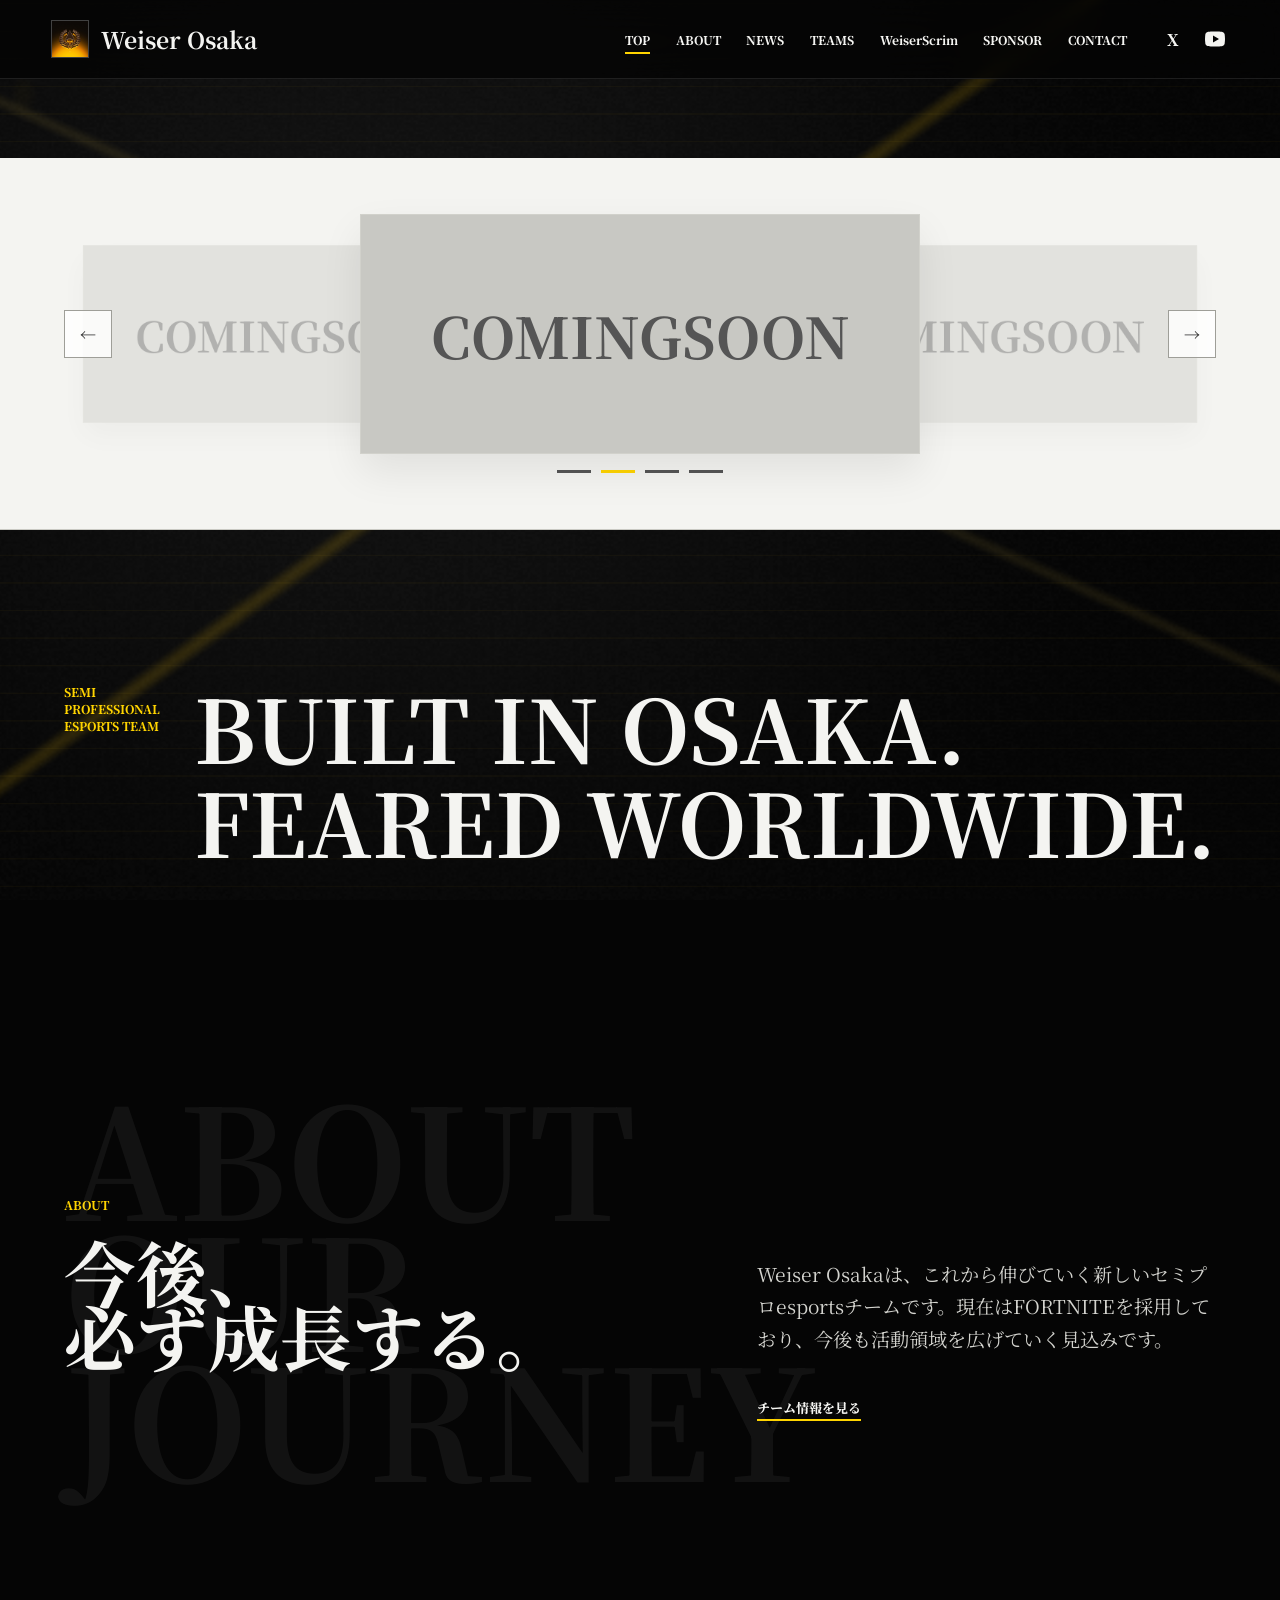
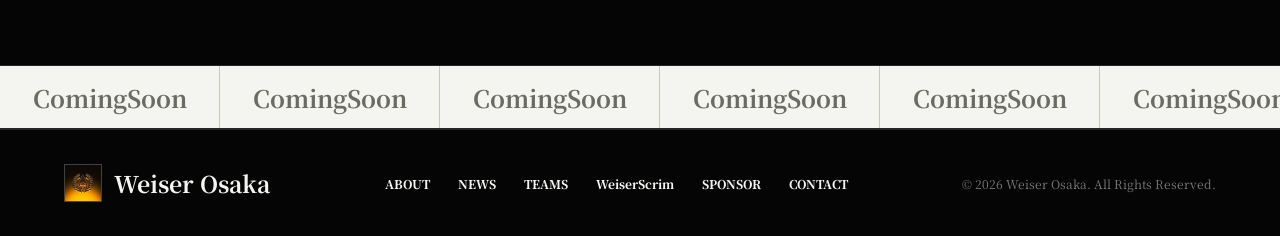
==== commit d7af5695: "Refresh header and footer icons" ====
--- a/index.html
+++ b/index.html
@@ -14,7 +14,7 @@
   <div class="page-transition is-preparing" data-page-transition aria-hidden="true"><div class="page-transition-mark"><span>Weiser Osaka</span></div></div>
 <header class="site-header" data-header>
     <a class="brand" href="index.html" aria-label="Weiser Osaka home">
-      <img class="brand-mark" src="assets/weiser.jpg" alt="">
+      <img class="brand-mark" src="assets/weiser-icon.jpg" alt="">
       <span class="brand-name">Weiser Osaka</span>
     </a>
     <button class="menu-toggle" type="button" aria-label="メニューを開く" aria-expanded="false" data-menu-toggle><span></span><span></span></button>
@@ -109,7 +109,7 @@
   </section>
 
   <footer class="site-footer">
-    <a class="brand" href="index.html"><img class="brand-mark" src="assets/weiser.jpg" alt=""><span class="brand-name">Weiser Osaka</span></a>
+    <a class="brand" href="index.html"><img class="brand-mark" src="assets/weiser-icon.jpg" alt=""><span class="brand-name">Weiser Osaka</span></a>
     <nav aria-label="フッターナビゲーション"><a href="about.html">ABOUT</a><a href="news.html">NEWS</a><a href="teams.html">TEAMS</a><a href="weiserscrim.html">WeiserScrim</a><a href="sponsor.html">SPONSOR</a><a href="contact.html">CONTACT</a></nav>
     <p>&copy; 2026 Weiser Osaka. All Rights Reserved.</p>
   </footer>
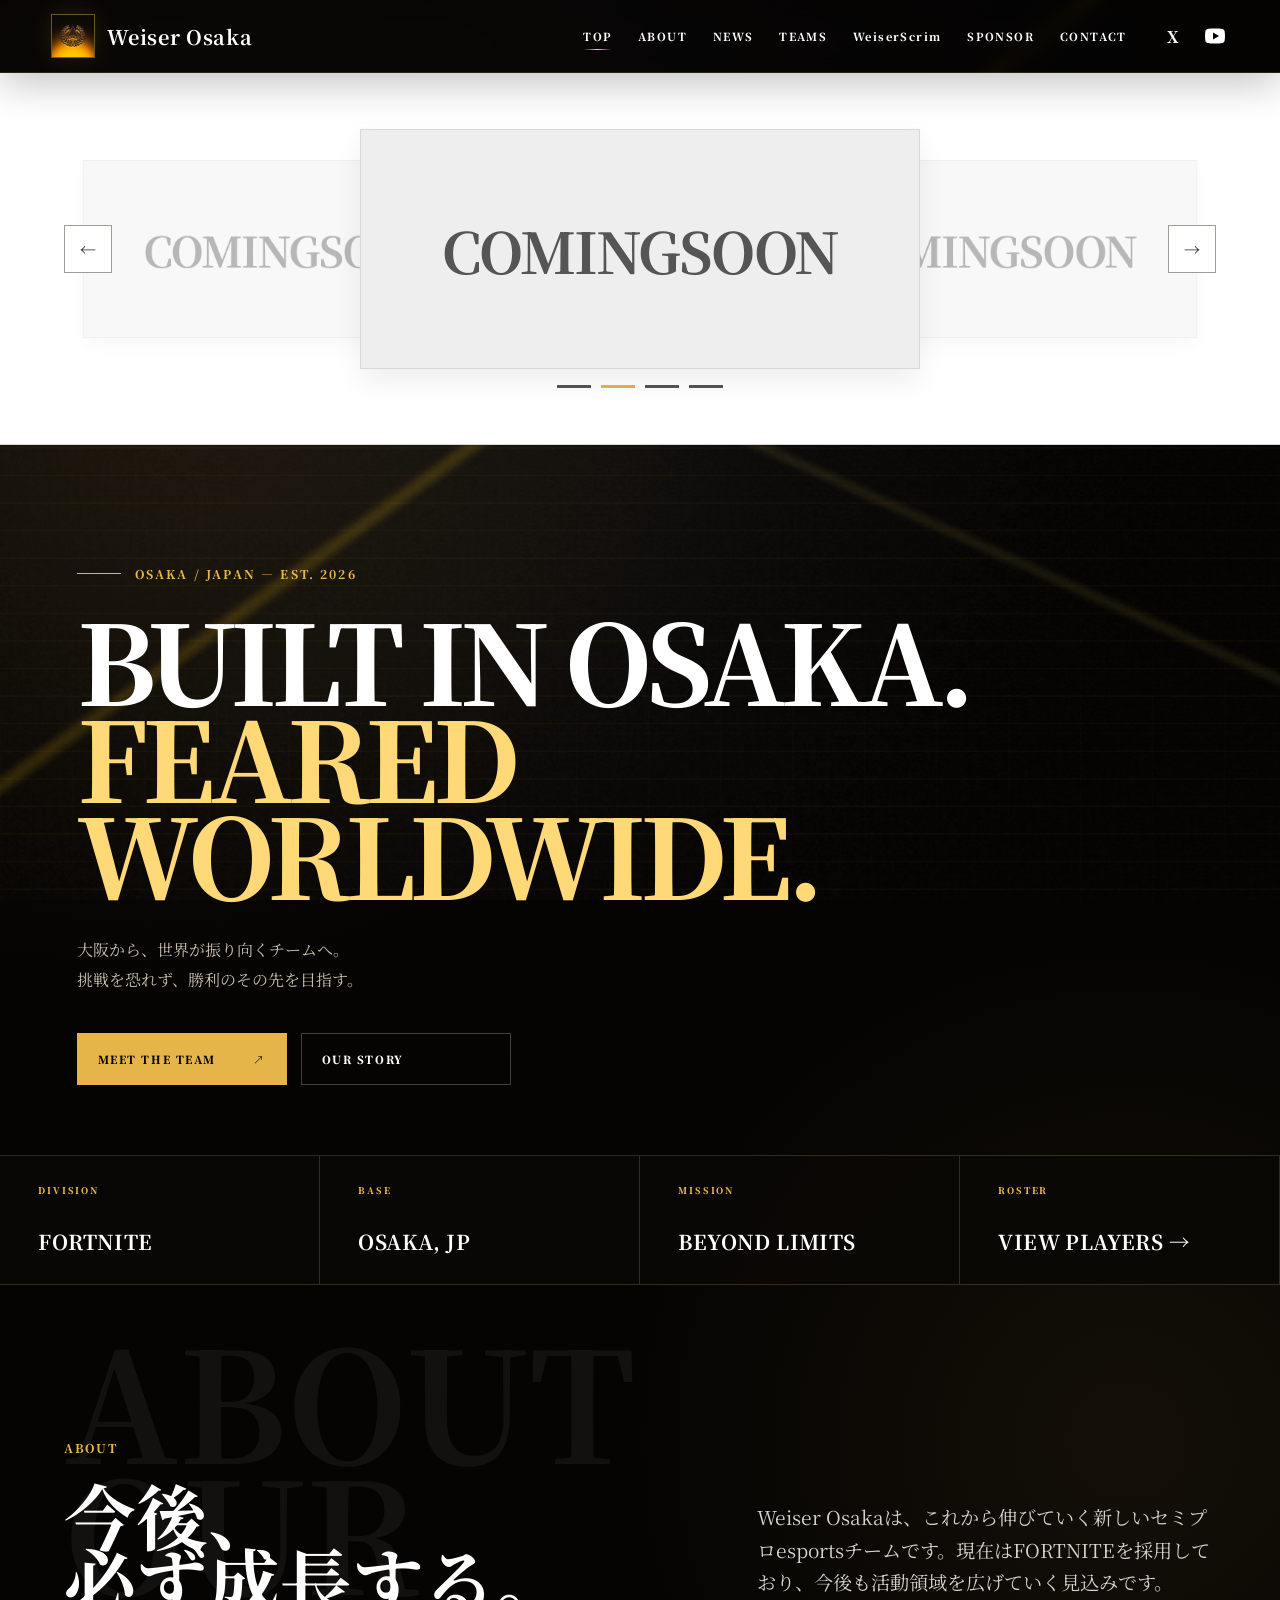
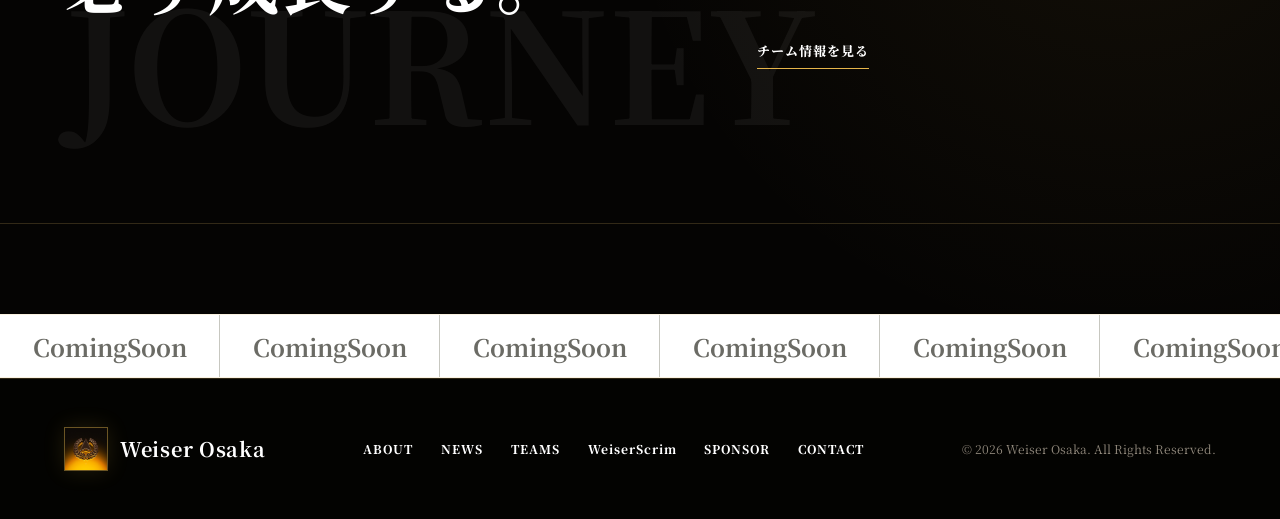
==== commit 15716e5e: "Redesign website and refine hero section" ====
--- a/index.html
+++ b/index.html
@@ -7,7 +7,7 @@
   <link rel="preconnect" href="https://fonts.googleapis.com">
   <link rel="preconnect" href="https://fonts.gstatic.com" crossorigin>
   <link href="https://fonts.googleapis.com/css2?family=Noto+Serif+JP:wght@400;500;600;700;800;900&display=swap" rel="stylesheet">
- <link rel="stylesheet" href="style.css?v=20260818-3">
+ <link rel="stylesheet" href="style.css?v=20261003-light">
   <link rel="icon" type="image/png" href="favicon.png">
 </head>
 <body>
@@ -36,7 +36,7 @@
   </header>
 
   <main>
-    <section class="sponsor-stage section-reveal" aria-labelledby="sponsor-stage-title">
+    <section class="sponsor-stage top-sponsor section-reveal" aria-labelledby="sponsor-stage-title">
       <h2 id="sponsor-stage-title" class="visually-hidden">スポンサー</h2>
       <div class="carousel-shell sponsor-carousel-shell" aria-label="スポンサーカルーセル">
         <button class="carousel-control prev" type="button" data-carousel-prev aria-label="前のスポンサー">&larr;</button>
@@ -51,14 +51,23 @@
       <div class="carousel-dots" data-carousel-dots aria-label="スポンサーインジケーター"></div>
     </section>
 
-    <section class="hero hero-without-carousel section-reveal" aria-labelledby="hero-title">
-      <div class="hero-copy">
-        <p class="eyebrow">SEMI PROFESSIONAL ESPORTS TEAM</p>
-        <h1 id="hero-title" class="display-lines">
-          <span>Built in Osaka.</span>
-          <span>Feared Worldwide.</span>
-        </h1>
+    <section class="top-hero section-reveal" aria-labelledby="hero-title">
+      <div class="top-hero-copy">
+        <p class="eyebrow">OSAKA / JAPAN — EST. 2026</p>
+        <h1 id="hero-title"><span>Built in Osaka.</span><span>Feared Worldwide.</span></h1>
+        <p class="top-hero-lead">大阪から、世界が振り向くチームへ。<br>挑戦を恐れず、勝利のその先を目指す。</p>
+        <div class="hero-actions">
+          <a class="primary-button" href="teams.html">MEET THE TEAM <span>↗</span></a>
+          <a class="ghost-button" href="about.html">OUR STORY</a>
+        </div>
       </div>
+    </section>
+
+    <section class="team-pulse section-reveal" aria-label="チーム情報">
+      <div><span>DIVISION</span><strong>FORTNITE</strong></div>
+      <div><span>BASE</span><strong>OSAKA, JP</strong></div>
+      <div><span>MISSION</span><strong>BEYOND LIMITS</strong></div>
+      <a href="teams.html"><span>ROSTER</span><strong>VIEW PLAYERS →</strong></a>
     </section>
 
     <section class="about section-pad section-reveal" aria-labelledby="top-about-title">
@@ -114,6 +123,6 @@
     <p>&copy; 2026 Weiser Osaka. All Rights Reserved.</p>
   </footer>
 
-  <script src="script.js?v=20260818-3"></script>
+  <script src="script.js?v=20261003-light"></script>
 </body>
 </html>
--- a/style.css
+++ b/style.css
@@ -1910,3 +1910,717 @@
     display: none;
   }
 }
+
+/* 2026 visual redesign */
+:root {
+  --black: #050403;
+  --ink: #100d08;
+  --paper: #f4efe5;
+  --soft: #c9c0af;
+  --muted: #928a7d;
+  --line: rgba(230, 190, 105, 0.2);
+  --accent: #e6b54a;
+  --accent-bright: #ffd878;
+  --accent-deep: #8d5c11;
+}
+
+body {
+  position: relative;
+  background:
+    radial-gradient(circle at 12% 18%, rgba(177, 112, 17, 0.1), transparent 30%),
+    radial-gradient(circle at 88% 68%, rgba(230, 181, 74, 0.065), transparent 28%),
+    #050403;
+}
+
+body::before {
+  position: fixed;
+  inset: 0;
+  z-index: -1;
+  opacity: 0.18;
+  pointer-events: none;
+  content: "";
+  background-image: url("data:image/svg+xml,%3Csvg viewBox='0 0 160 160' xmlns='http://www.w3.org/2000/svg'%3E%3Cfilter id='n'%3E%3CfeTurbulence type='fractalNoise' baseFrequency='.9' numOctaves='3' stitchTiles='stitch'/%3E%3C/filter%3E%3Crect width='100%25' height='100%25' filter='url(%23n)' opacity='.22'/%3E%3C/svg%3E");
+}
+
+::selection {
+  background: var(--accent);
+  color: #090704;
+}
+
+.site-header {
+  grid-template-columns: auto 1fr auto;
+  padding: 14px clamp(18px, 4vw, 64px);
+  border-bottom-color: rgba(230, 190, 105, 0.16);
+  background: rgba(5, 4, 3, 0.72);
+  box-shadow: 0 10px 40px rgba(0, 0, 0, 0.24);
+  backdrop-filter: blur(24px) saturate(130%);
+}
+
+.brand-mark {
+  width: 44px;
+  height: 44px;
+  border-color: rgba(230, 181, 74, 0.45);
+  box-shadow: 0 0 22px rgba(230, 181, 74, 0.14);
+}
+
+.brand-name {
+  font-size: 20px;
+  letter-spacing: 0.035em;
+}
+
+.main-nav {
+  gap: clamp(14px, 2vw, 34px);
+  font-size: 11px;
+  letter-spacing: 0.13em;
+}
+
+.main-nav a::after,
+.site-footer nav a::after {
+  height: 1px;
+  background: linear-gradient(90deg, transparent, var(--accent-bright), transparent);
+}
+
+.social-links a {
+  border: 1px solid transparent;
+  border-radius: 50%;
+  transition: color 180ms ease, border-color 180ms ease, transform 180ms ease;
+}
+
+.social-links a:hover {
+  border-color: rgba(230, 181, 74, 0.55);
+  color: var(--accent-bright);
+  transform: translateY(-2px);
+}
+
+.top-hero {
+  position: relative;
+  display: grid;
+  grid-template-columns: minmax(0, 1.12fr) minmax(330px, 0.88fr);
+  align-items: center;
+  min-height: 100svh;
+  padding: 120px clamp(22px, 6vw, 96px) 70px;
+  overflow: hidden;
+  border-bottom: 1px solid var(--line);
+}
+
+.top-hero::before {
+  position: absolute;
+  inset: 0;
+  opacity: 0.26;
+  pointer-events: none;
+  content: "";
+  background-image: linear-gradient(rgba(230, 181, 74, 0.08) 1px, transparent 1px), linear-gradient(90deg, rgba(230, 181, 74, 0.08) 1px, transparent 1px);
+  background-size: 72px 72px;
+  mask-image: linear-gradient(to bottom, transparent 4%, #000 42%, transparent 100%);
+}
+
+.top-hero-glow {
+  position: absolute;
+  top: 8%;
+  right: -5%;
+  width: min(62vw, 850px);
+  aspect-ratio: 1;
+  border-radius: 50%;
+  background: radial-gradient(circle, rgba(230, 159, 37, 0.28), rgba(132, 77, 4, 0.06) 44%, transparent 69%);
+  filter: blur(12px);
+  animation: heroGlow 7s ease-in-out infinite alternate;
+}
+
+.top-hero-copy {
+  position: relative;
+  z-index: 2;
+  max-width: 900px;
+}
+
+.top-hero .eyebrow {
+  display: flex;
+  align-items: center;
+  gap: 14px;
+  margin: 0 0 28px;
+  letter-spacing: 0.18em;
+}
+
+.top-hero .eyebrow::before {
+  width: 44px;
+  height: 1px;
+  background: var(--accent);
+  content: "";
+}
+
+.top-hero h1 {
+  font-size: clamp(58px, 8.7vw, 142px);
+  font-weight: 800;
+  line-height: 0.84;
+  letter-spacing: -0.055em;
+}
+
+.top-hero h1 span {
+  display: block;
+}
+
+.top-hero h1 span:last-child {
+  color: transparent;
+  -webkit-text-stroke: 1px rgba(255, 216, 120, 0.75);
+}
+
+.top-hero-lead {
+  max-width: 550px;
+  margin: 34px 0 0;
+  color: #c9c0af;
+  font-size: clamp(15px, 1.25vw, 18px);
+  line-height: 1.9;
+}
+
+.hero-actions {
+  display: flex;
+  flex-wrap: wrap;
+  gap: 14px;
+  margin-top: 38px;
+}
+
+.primary-button,
+.ghost-button {
+  display: inline-flex;
+  align-items: center;
+  justify-content: space-between;
+  min-width: 210px;
+  padding: 17px 20px;
+  border: 1px solid var(--accent);
+  font-size: 11px;
+  font-weight: 900;
+  letter-spacing: 0.14em;
+  transition: color 220ms ease, background 220ms ease, transform 220ms ease, box-shadow 220ms ease;
+}
+
+.primary-button {
+  background: var(--accent);
+  color: #080604;
+}
+
+.ghost-button {
+  border-color: rgba(244, 239, 229, 0.26);
+  color: var(--paper);
+}
+
+.primary-button:hover,
+.ghost-button:hover {
+  background: var(--accent-bright);
+  color: #080604;
+  box-shadow: 0 12px 34px rgba(230, 181, 74, 0.18);
+  transform: translateY(-3px);
+}
+
+.top-hero-visual {
+  position: relative;
+  z-index: 1;
+  display: grid;
+  place-items: center;
+  width: min(42vw, 620px);
+  aspect-ratio: 1;
+  justify-self: end;
+}
+
+.top-hero-visual::before {
+  position: absolute;
+  inset: 11%;
+  border: 1px solid rgba(230, 181, 74, 0.22);
+  border-radius: 50%;
+  box-shadow: inset 0 0 80px rgba(230, 181, 74, 0.07), 0 0 90px rgba(230, 181, 74, 0.08);
+  content: "";
+}
+
+.top-hero-visual img {
+  position: relative;
+  width: 68%;
+  aspect-ratio: 1;
+  border-radius: 50%;
+  object-fit: cover;
+  filter: contrast(1.06) saturate(0.92);
+  mask-image: radial-gradient(circle, #000 53%, transparent 72%);
+  animation: heroMark 6s ease-in-out infinite alternate;
+}
+
+.top-hero-visual p {
+  position: absolute;
+  right: 0;
+  bottom: 14%;
+  margin: 0;
+  color: rgba(244, 239, 229, 0.6);
+  font-size: 10px;
+  font-weight: 900;
+  line-height: 1.4;
+  letter-spacing: 0.35em;
+}
+
+.orbit {
+  position: absolute;
+  border: 1px solid rgba(230, 181, 74, 0.26);
+  border-radius: 50%;
+}
+
+.orbit-one {
+  inset: 2%;
+  animation: orbitSpin 18s linear infinite;
+}
+
+.orbit-one::after {
+  position: absolute;
+  top: 17%;
+  right: 5%;
+  width: 7px;
+  height: 7px;
+  border-radius: 50%;
+  background: var(--accent-bright);
+  box-shadow: 0 0 18px var(--accent);
+  content: "";
+}
+
+.orbit-two {
+  inset: 20%;
+  border-style: dashed;
+  opacity: 0.42;
+  animation: orbitSpin 12s linear infinite reverse;
+}
+
+.hero-index {
+  position: absolute;
+  right: clamp(22px, 4vw, 64px);
+  bottom: 26px;
+  color: rgba(244, 239, 229, 0.18);
+  font-size: 12px;
+  letter-spacing: 0.2em;
+}
+
+.team-pulse {
+  position: relative;
+  z-index: 2;
+  display: grid;
+  grid-template-columns: repeat(4, minmax(0, 1fr));
+  border-bottom: 1px solid var(--line);
+  background: rgba(11, 9, 6, 0.88);
+}
+
+.team-pulse > * {
+  display: grid;
+  gap: 12px;
+  min-height: 128px;
+  padding: 28px clamp(18px, 3vw, 44px);
+  border-right: 1px solid var(--line);
+  transition: background 180ms ease;
+}
+
+.team-pulse > *:hover {
+  background: rgba(230, 181, 74, 0.08);
+}
+
+.team-pulse span {
+  color: var(--accent);
+  font-size: 9px;
+  font-weight: 900;
+  letter-spacing: 0.2em;
+}
+
+.team-pulse strong {
+  align-self: end;
+  font-size: clamp(15px, 1.6vw, 24px);
+  letter-spacing: 0.02em;
+}
+
+.sponsor-stage {
+  margin-top: 0;
+  padding-top: clamp(80px, 9vw, 130px);
+  padding-bottom: clamp(80px, 9vw, 130px);
+  border-bottom-color: rgba(230, 181, 74, 0.18);
+  background: #eee7d9;
+}
+
+.sponsor-stage-head {
+  display: flex;
+  align-items: end;
+  justify-content: space-between;
+  gap: 30px;
+  max-width: 1320px;
+  margin: 0 auto 48px;
+}
+
+.sponsor-stage-head h2 {
+  margin-top: 10px;
+  color: #151008;
+  font-size: clamp(42px, 6vw, 88px);
+}
+
+.sponsor-stage .text-link {
+  color: #151008;
+}
+
+.sponsor-stage .hero-card {
+  border: 1px solid rgba(80, 54, 14, 0.18);
+  background: #e4dac8;
+  box-shadow: 0 24px 70px rgba(68, 45, 10, 0.13);
+}
+
+.sponsor-stage .placeholder {
+  background: linear-gradient(135deg, #e4dac8, #cfc1aa);
+  color: rgba(52, 39, 18, 0.52);
+  letter-spacing: -0.04em;
+}
+
+.about {
+  border-bottom: 1px solid var(--line);
+}
+
+.about-text {
+  max-width: 640px;
+}
+
+.section-label,
+.eyebrow {
+  letter-spacing: 0.14em;
+}
+
+.text-link {
+  padding-bottom: 6px;
+  border-bottom-width: 1px;
+  letter-spacing: 0.08em;
+}
+
+.player-grid {
+  gap: 16px;
+  border: 0;
+}
+
+.player-card {
+  position: relative;
+  overflow: hidden;
+  border: 1px solid var(--line);
+  background: linear-gradient(145deg, rgba(255, 255, 255, 0.035), rgba(230, 181, 74, 0.018));
+  transition: border-color 240ms ease, background 240ms ease, transform 240ms ease, box-shadow 240ms ease;
+}
+
+.player-card::after {
+  position: absolute;
+  inset: auto 0 0;
+  height: 2px;
+  background: linear-gradient(90deg, transparent, var(--accent), transparent);
+  content: "";
+  transform: scaleX(0);
+  transition: transform 260ms ease;
+}
+
+.player-card:hover {
+  border-color: rgba(230, 181, 74, 0.58);
+  background: rgba(230, 181, 74, 0.055);
+  box-shadow: 0 24px 60px rgba(0, 0, 0, 0.28);
+  transform: translateY(-8px);
+}
+
+.player-card:hover::after {
+  transform: scaleX(1);
+}
+
+.player-photo img {
+  filter: grayscale(0.18) contrast(1.06);
+  transition: filter 400ms ease, transform 600ms cubic-bezier(0.2, 0.8, 0.2, 1);
+}
+
+.player-card:hover .player-photo img {
+  filter: grayscale(0) contrast(1.04);
+  transform: scale(1.045);
+}
+
+.player-name {
+  letter-spacing: -0.04em;
+}
+
+.news-item {
+  position: relative;
+}
+
+.news-item::after {
+  position: absolute;
+  right: 8px;
+  color: var(--accent);
+  content: "↗";
+  opacity: 0;
+  transform: translate(-10px, 10px);
+  transition: opacity 180ms ease, transform 180ms ease;
+}
+
+.news-item:hover::after {
+  opacity: 1;
+  transform: translate(0, 0);
+}
+
+.modal-panel {
+  border-color: rgba(230, 181, 74, 0.35);
+  background: linear-gradient(145deg, #0d0b08, #050403);
+  box-shadow: 0 40px 100px rgba(0, 0, 0, 0.64);
+}
+
+.site-footer {
+  padding-top: 48px;
+  padding-bottom: 48px;
+  border-top-color: var(--line);
+  background: rgba(3, 3, 2, 0.7);
+}
+
+.site-footer nav {
+  letter-spacing: 0.08em;
+}
+
+@keyframes heroGlow {
+  from { opacity: 0.62; transform: scale(0.94); }
+  to { opacity: 1; transform: scale(1.06); }
+}
+
+@keyframes heroMark {
+  from { transform: translateY(-6px) scale(0.98); }
+  to { transform: translateY(8px) scale(1.015); }
+}
+
+@keyframes orbitSpin {
+  to { transform: rotate(360deg); }
+}
+
+@media (max-width: 980px) {
+  .top-hero {
+    grid-template-columns: 1fr;
+    padding-top: 130px;
+  }
+
+  .top-hero-visual {
+    position: absolute;
+    top: 14%;
+    right: -16%;
+    width: min(70vw, 620px);
+    opacity: 0.48;
+  }
+
+  .top-hero-copy {
+    z-index: 3;
+  }
+
+  .team-pulse {
+    grid-template-columns: repeat(2, minmax(0, 1fr));
+  }
+}
+
+@media (max-width: 640px) {
+  .site-header {
+    padding: 10px 14px;
+  }
+
+  .brand-mark {
+    width: 38px;
+    height: 38px;
+  }
+
+  .top-hero {
+    min-height: 760px;
+    padding: 120px 18px 62px;
+  }
+
+  .top-hero::before {
+    background-size: 48px 48px;
+  }
+
+  .top-hero h1 {
+    font-size: clamp(54px, 19vw, 82px);
+    line-height: 0.88;
+  }
+
+  .top-hero-lead {
+    max-width: 310px;
+    font-size: 14px;
+  }
+
+  .top-hero-visual {
+    top: 28%;
+    right: -46%;
+    width: 118vw;
+    opacity: 0.38;
+  }
+
+  .hero-actions {
+    display: grid;
+    max-width: 320px;
+  }
+
+  .primary-button,
+  .ghost-button {
+    width: 100%;
+  }
+
+  .team-pulse {
+    grid-template-columns: 1fr 1fr;
+  }
+
+  .team-pulse > * {
+    min-height: 108px;
+    padding: 20px 16px;
+  }
+
+  .team-pulse strong {
+    font-size: 14px;
+  }
+
+  .sponsor-stage {
+    margin-top: 0;
+    padding: 70px 16px 78px;
+  }
+
+  .sponsor-stage-head {
+    align-items: start;
+    flex-direction: column;
+    margin-bottom: 30px;
+  }
+
+  .sponsor-stage-head h2 {
+    font-size: 42px;
+  }
+
+  .player-grid {
+    gap: 12px;
+  }
+
+  .player-card:hover {
+    transform: translateY(-3px);
+  }
+}
+
+@media (prefers-reduced-motion: reduce) {
+  .top-hero-glow,
+  .top-hero-visual img,
+  .orbit {
+    animation: none;
+  }
+}
+
+/* Streamlined hero and performance pass */
+:root {
+  --paper: #ffffff;
+  --soft: #dedede;
+}
+
+body::before,
+.top-hero-glow,
+.orbit,
+.hero-index,
+.top-hero-visual p,
+.top-hero-visual::before {
+  display: none !important;
+}
+
+.site-header {
+  position: fixed;
+  inset: 0 0 auto;
+  backdrop-filter: blur(10px);
+}
+
+.top-hero h1 span:last-child {
+  color: var(--paper);
+  -webkit-text-stroke: 0;
+}
+
+.top-hero-visual img {
+  animation: none;
+  mask-image: radial-gradient(circle, #000 58%, transparent 74%);
+}
+
+.top-sponsor {
+  margin-top: 73px;
+  padding: clamp(28px, 5vw, 56px) clamp(20px, 5vw, 80px);
+  border-bottom: 1px solid #d7d7d7;
+  background: #ffffff;
+}
+
+.top-sponsor .sponsor-carousel-shell {
+  height: clamp(150px, 20vw, 240px);
+}
+
+.top-sponsor .hero-card {
+  border-color: #d8d8d8;
+  background: #f2f2f2;
+  box-shadow: 0 12px 28px rgba(0, 0, 0, 0.07);
+}
+
+.top-sponsor .placeholder {
+  background: #eeeeee;
+  color: #555555;
+}
+
+.sponsor-stage .carousel-control {
+  background: rgba(255, 255, 255, 0.92);
+}
+
+.page-transition.is-entering::before,
+.page-transition.is-entering::after,
+.page-transition.is-entering.is-short::before,
+.page-transition.is-entering.is-short::after {
+  animation-duration: 650ms;
+}
+
+.page-transition.is-entering .page-transition-mark,
+.page-transition.is-entering .page-transition-mark span {
+  display: none;
+}
+
+.page-transition.is-leaving::before,
+.page-transition.is-leaving::after {
+  animation-duration: 550ms;
+}
+
+@media (max-width: 640px) {
+  .top-sponsor {
+    margin-top: 59px;
+    padding: 24px 16px 30px;
+  }
+
+  .top-sponsor .sponsor-carousel-shell {
+    height: 148px;
+  }
+}
+
+/* Type-led hero */
+.top-hero {
+  grid-template-columns: minmax(0, 1fr);
+  min-height: 78svh;
+}
+
+.top-hero-copy {
+  width: 100%;
+  max-width: 1380px;
+}
+
+.top-hero h1 {
+  font-size: clamp(56px, 8.6vw, 132px);
+  line-height: 0.88;
+}
+
+.top-hero h1 span:first-child {
+  width: 100%;
+  font-size: clamp(45px, 8.6vw, 132px);
+  white-space: nowrap;
+}
+
+.top-hero h1 span:last-child {
+  color: var(--accent-bright);
+}
+
+.top-hero-visual {
+  display: none;
+}
+
+@media (max-width: 640px) {
+  .top-hero {
+    min-height: 650px;
+  }
+
+  .top-hero h1 {
+    font-size: clamp(47px, 15vw, 68px);
+  }
+
+  .top-hero h1 span:first-child {
+    font-size: min(10.6vw, 45px);
+  }
+}
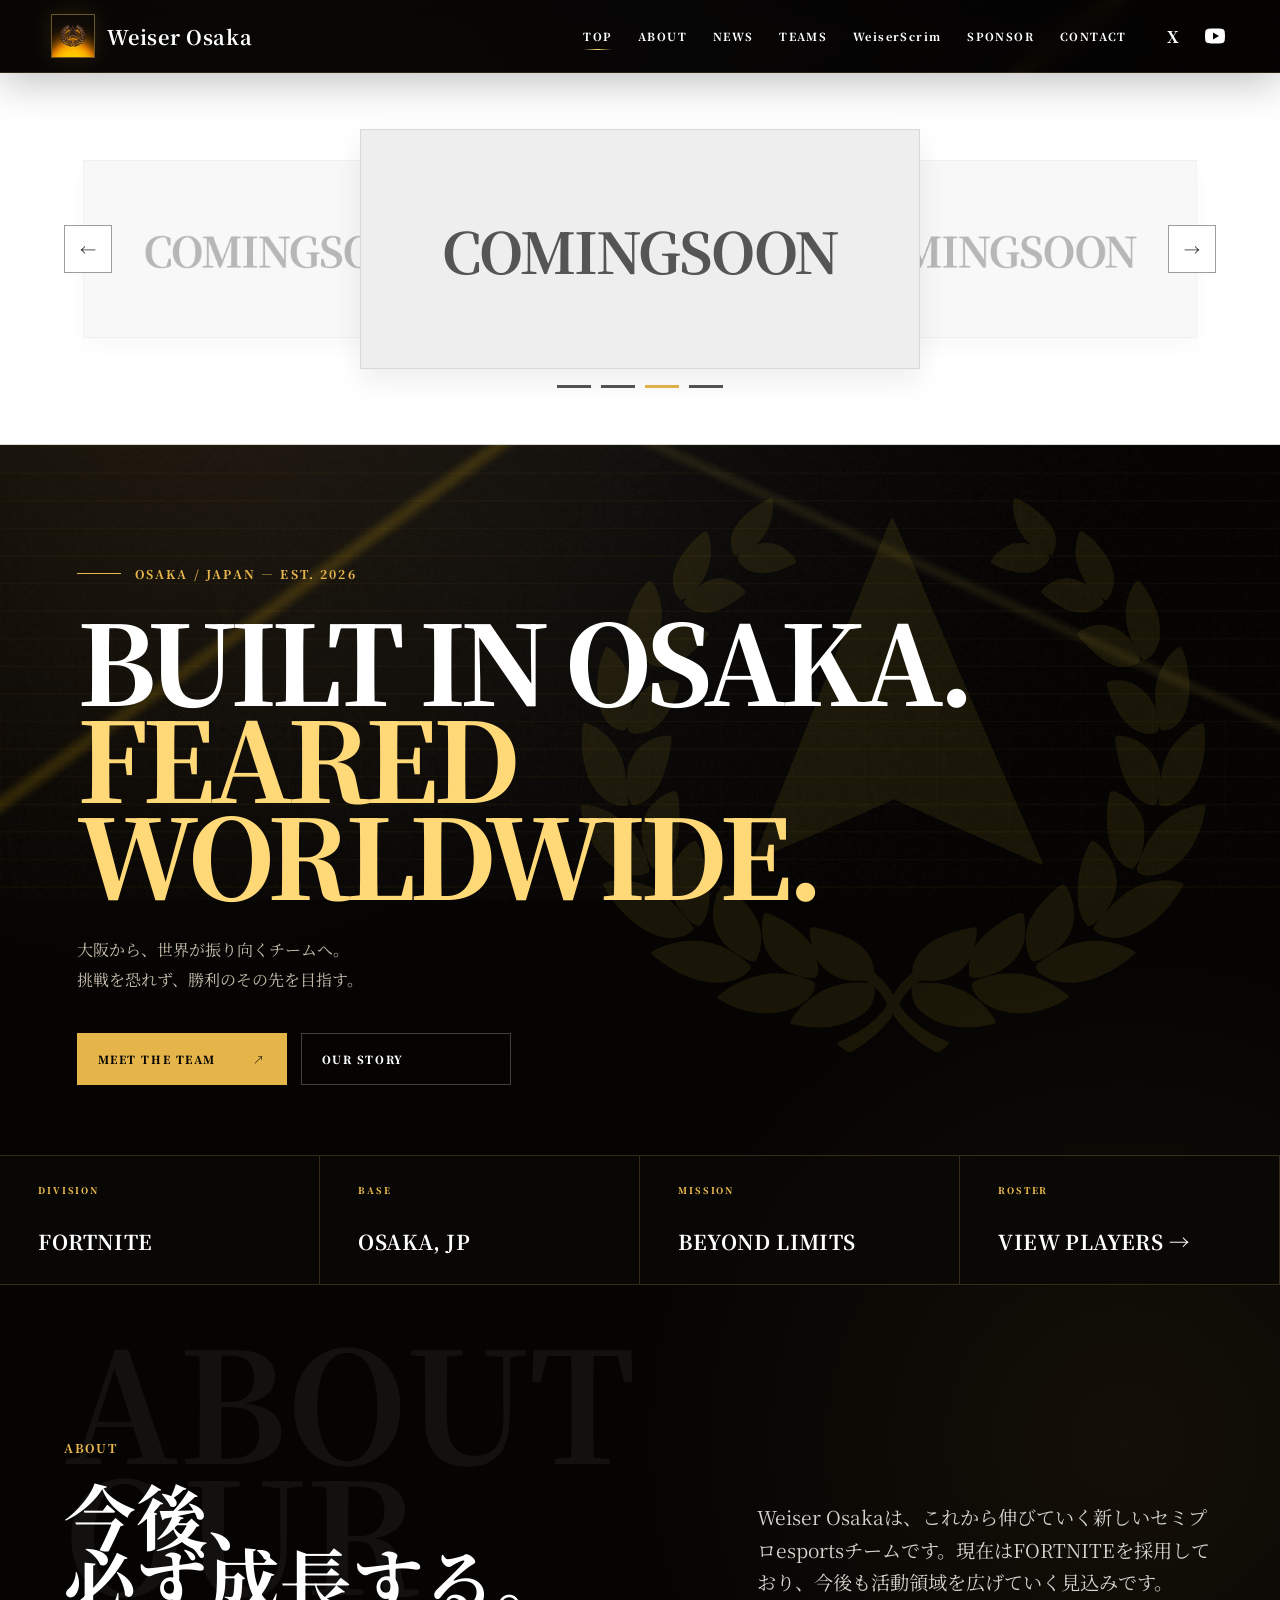
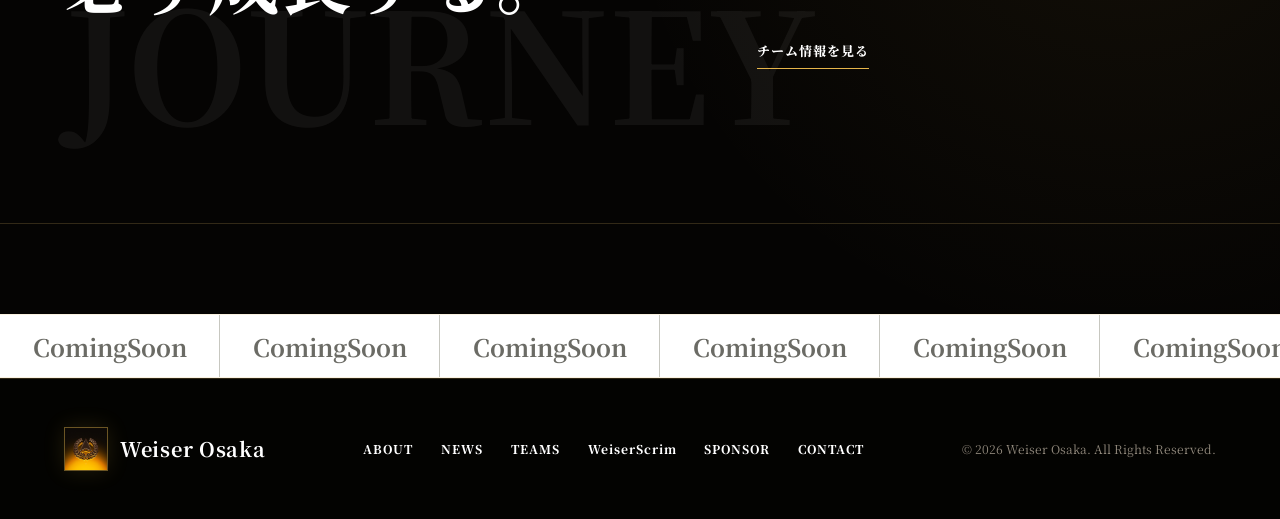
==== commit dbd9370c: "Add transparent logo to hero background" ====
--- a/index.html
+++ b/index.html
@@ -7,7 +7,7 @@
   <link rel="preconnect" href="https://fonts.googleapis.com">
   <link rel="preconnect" href="https://fonts.gstatic.com" crossorigin>
   <link href="https://fonts.googleapis.com/css2?family=Noto+Serif+JP:wght@400;500;600;700;800;900&display=swap" rel="stylesheet">
- <link rel="stylesheet" href="style.css?v=20261003-light">
+ <link rel="stylesheet" href="style.css?v=20261003-logo-bg">
   <link rel="icon" type="image/png" href="favicon.png">
 </head>
 <body>
--- a/style.css
+++ b/style.css
@@ -2592,6 +2592,19 @@
   max-width: 1380px;
 }
 
+.top-hero::after {
+  position: absolute;
+  inset: 0;
+  z-index: 1;
+  background-image: url("assets/weiser-logo.png");
+  background-repeat: no-repeat;
+  background-position: right 5% center;
+  background-size: min(56vw, 720px) auto;
+  opacity: 0.1;
+  pointer-events: none;
+  content: "";
+}
+
 .top-hero h1 {
   font-size: clamp(56px, 8.6vw, 132px);
   line-height: 0.88;
@@ -2616,6 +2629,12 @@
     min-height: 650px;
   }
 
+  .top-hero::after {
+    background-position: center;
+    background-size: 118vw auto;
+    opacity: 0.07;
+  }
+
   .top-hero h1 {
     font-size: clamp(47px, 15vw, 68px);
   }
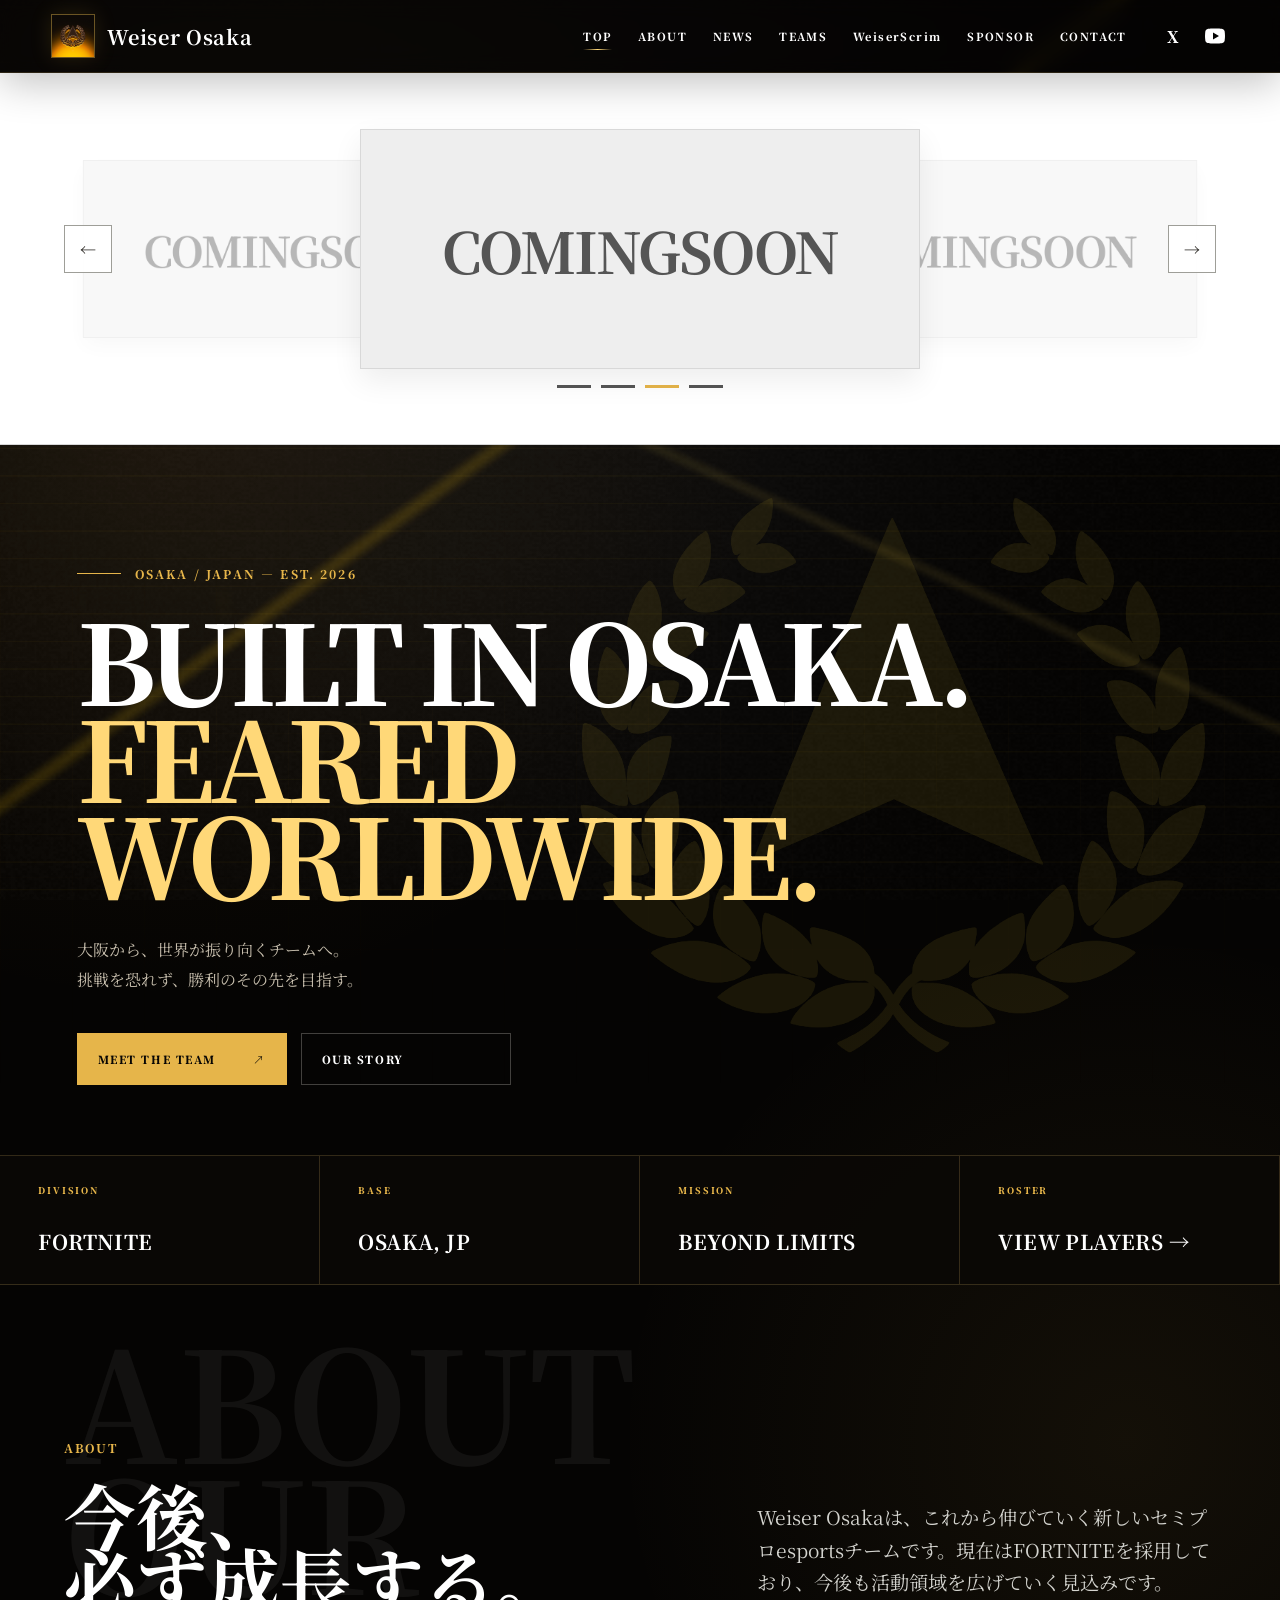
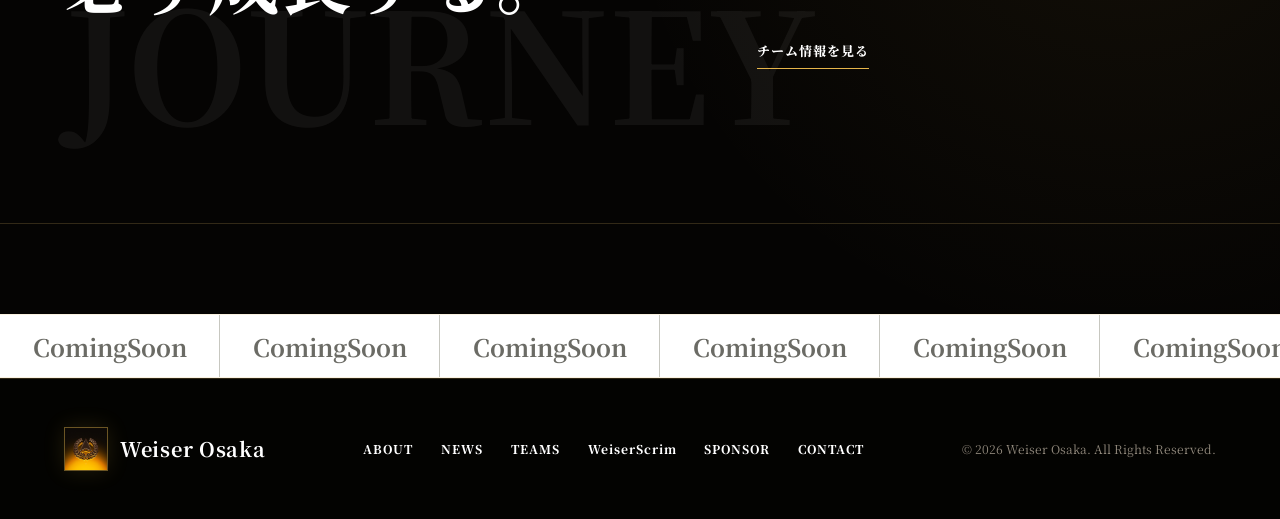
==== commit 741e89d4: "Add first-visit emblem loading animation" ====
--- a/index.html
+++ b/index.html
@@ -7,7 +7,7 @@
   <link rel="preconnect" href="https://fonts.googleapis.com">
   <link rel="preconnect" href="https://fonts.gstatic.com" crossorigin>
   <link href="https://fonts.googleapis.com/css2?family=Noto+Serif+JP:wght@400;500;600;700;800;900&display=swap" rel="stylesheet">
- <link rel="stylesheet" href="style.css?v=20261003-logo-bg">
+ <link rel="stylesheet" href="style.css?v=20261003-loader">
   <link rel="icon" type="image/png" href="favicon.png">
 </head>
 <body>
@@ -123,6 +123,6 @@
     <p>&copy; 2026 Weiser Osaka. All Rights Reserved.</p>
   </footer>
 
-  <script src="script.js?v=20261003-light"></script>
+  <script src="script.js?v=20261003-loader"></script>
 </body>
 </html>
--- a/style.css
+++ b/style.css
@@ -2643,3 +2643,77 @@
     font-size: min(10.6vw, 45px);
   }
 }
+
+/* First-visit emblem loader */
+.page-transition-mark {
+  width: min(390px, 78vw);
+  text-align: center;
+}
+
+.page-transition-mark::before {
+  display: block;
+  width: min(300px, 64vw);
+  aspect-ratio: 1;
+  margin: 0 auto 28px;
+  border: 1px solid rgba(230, 181, 74, 0.28);
+  background: url("favicon.png") center / cover no-repeat;
+  box-shadow: 0 0 80px rgba(230, 181, 74, 0.18);
+  content: "";
+}
+
+.page-transition-mark::after {
+  display: block;
+  width: 100%;
+  height: 2px;
+  margin: 0 auto;
+  background: linear-gradient(90deg, var(--accent), var(--accent-bright));
+  box-shadow: 0 0 16px rgba(230, 181, 74, 0.55);
+  content: "";
+  transform: scaleX(0);
+  transform-origin: left;
+}
+
+.page-transition-mark span {
+  display: none;
+}
+
+.page-transition.is-entering::before,
+.page-transition.is-entering::after {
+  animation-duration: 2800ms;
+}
+
+.page-transition.is-entering .page-transition-mark {
+  display: block;
+  animation: introEmblem 2800ms ease forwards;
+}
+
+.page-transition.is-entering .page-transition-mark::after {
+  animation: introProgress 2100ms cubic-bezier(0.22, 1, 0.36, 1) 280ms forwards;
+}
+
+.page-transition.is-entering.is-short::before,
+.page-transition.is-entering.is-short::after {
+  animation-duration: 650ms;
+}
+
+.page-transition.is-entering.is-short .page-transition-mark {
+  display: none;
+}
+
+@keyframes introEmblem {
+  0% { opacity: 0; transform: scale(0.92); }
+  18%, 72% { opacity: 1; transform: scale(1); }
+  100% { opacity: 0; transform: scale(1.035); }
+}
+
+@keyframes introProgress {
+  0% { opacity: 0.45; transform: scaleX(0); }
+  100% { opacity: 1; transform: scaleX(1); }
+}
+
+@media (max-width: 640px) {
+  .page-transition-mark::before {
+    width: min(260px, 68vw);
+    margin-bottom: 22px;
+  }
+}
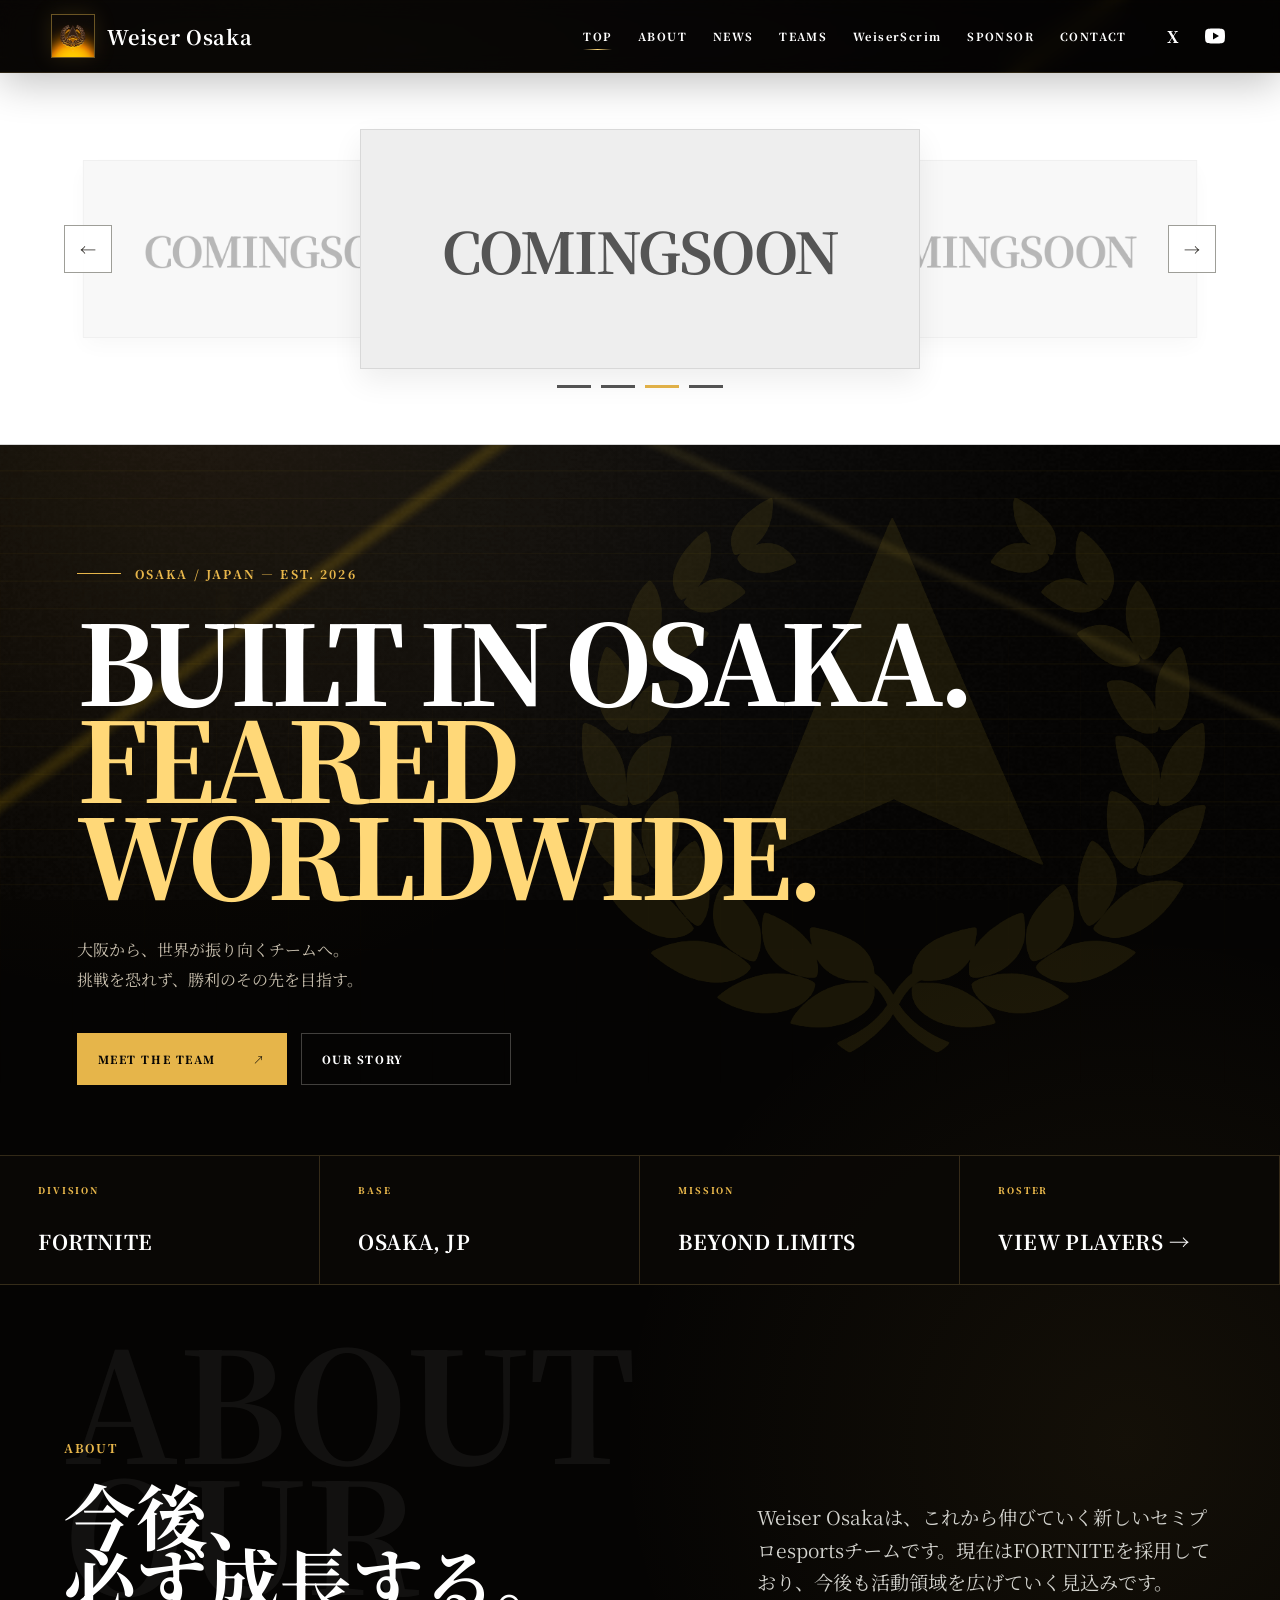
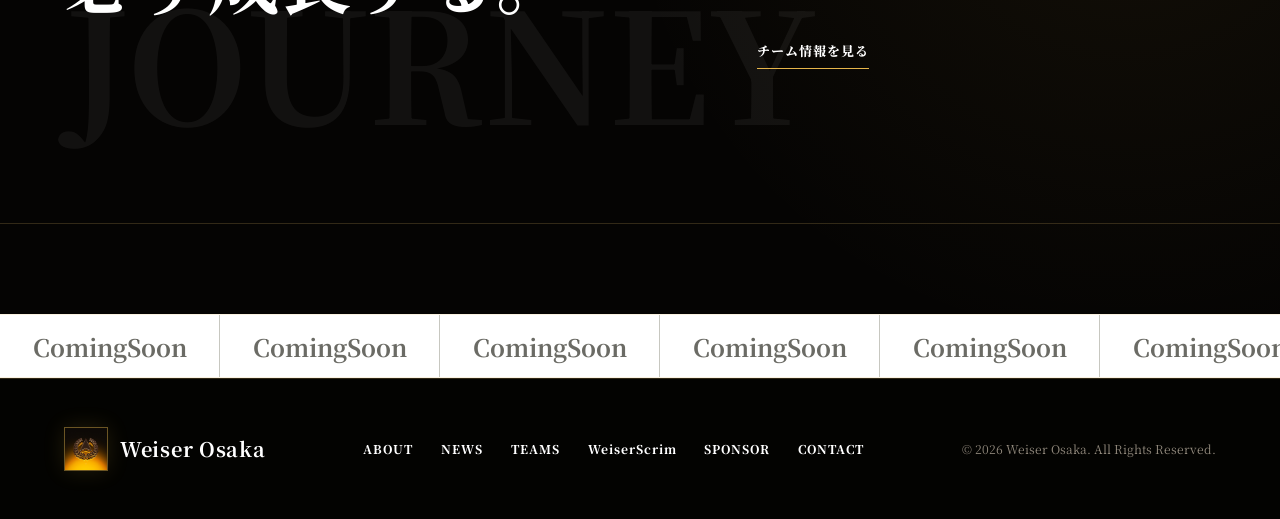
==== commit 52d34f84: "Add first-visit emblem loading animation" ====
--- a/index.html
+++ b/index.html
@@ -7,7 +7,7 @@
   <link rel="preconnect" href="https://fonts.googleapis.com">
   <link rel="preconnect" href="https://fonts.gstatic.com" crossorigin>
   <link href="https://fonts.googleapis.com/css2?family=Noto+Serif+JP:wght@400;500;600;700;800;900&display=swap" rel="stylesheet">
- <link rel="stylesheet" href="style.css?v=20261003-loader">
+ <link rel="stylesheet" href="style.css?v=20261003-loader2">
   <link rel="icon" type="image/png" href="favicon.png">
 </head>
 <body>
--- a/style.css
+++ b/style.css
@@ -2682,6 +2682,10 @@
   animation-duration: 2800ms;
 }
 
+.page-transition.is-entering::after {
+  display: none;
+}
+
 .page-transition.is-entering .page-transition-mark {
   display: block;
   animation: introEmblem 2800ms ease forwards;
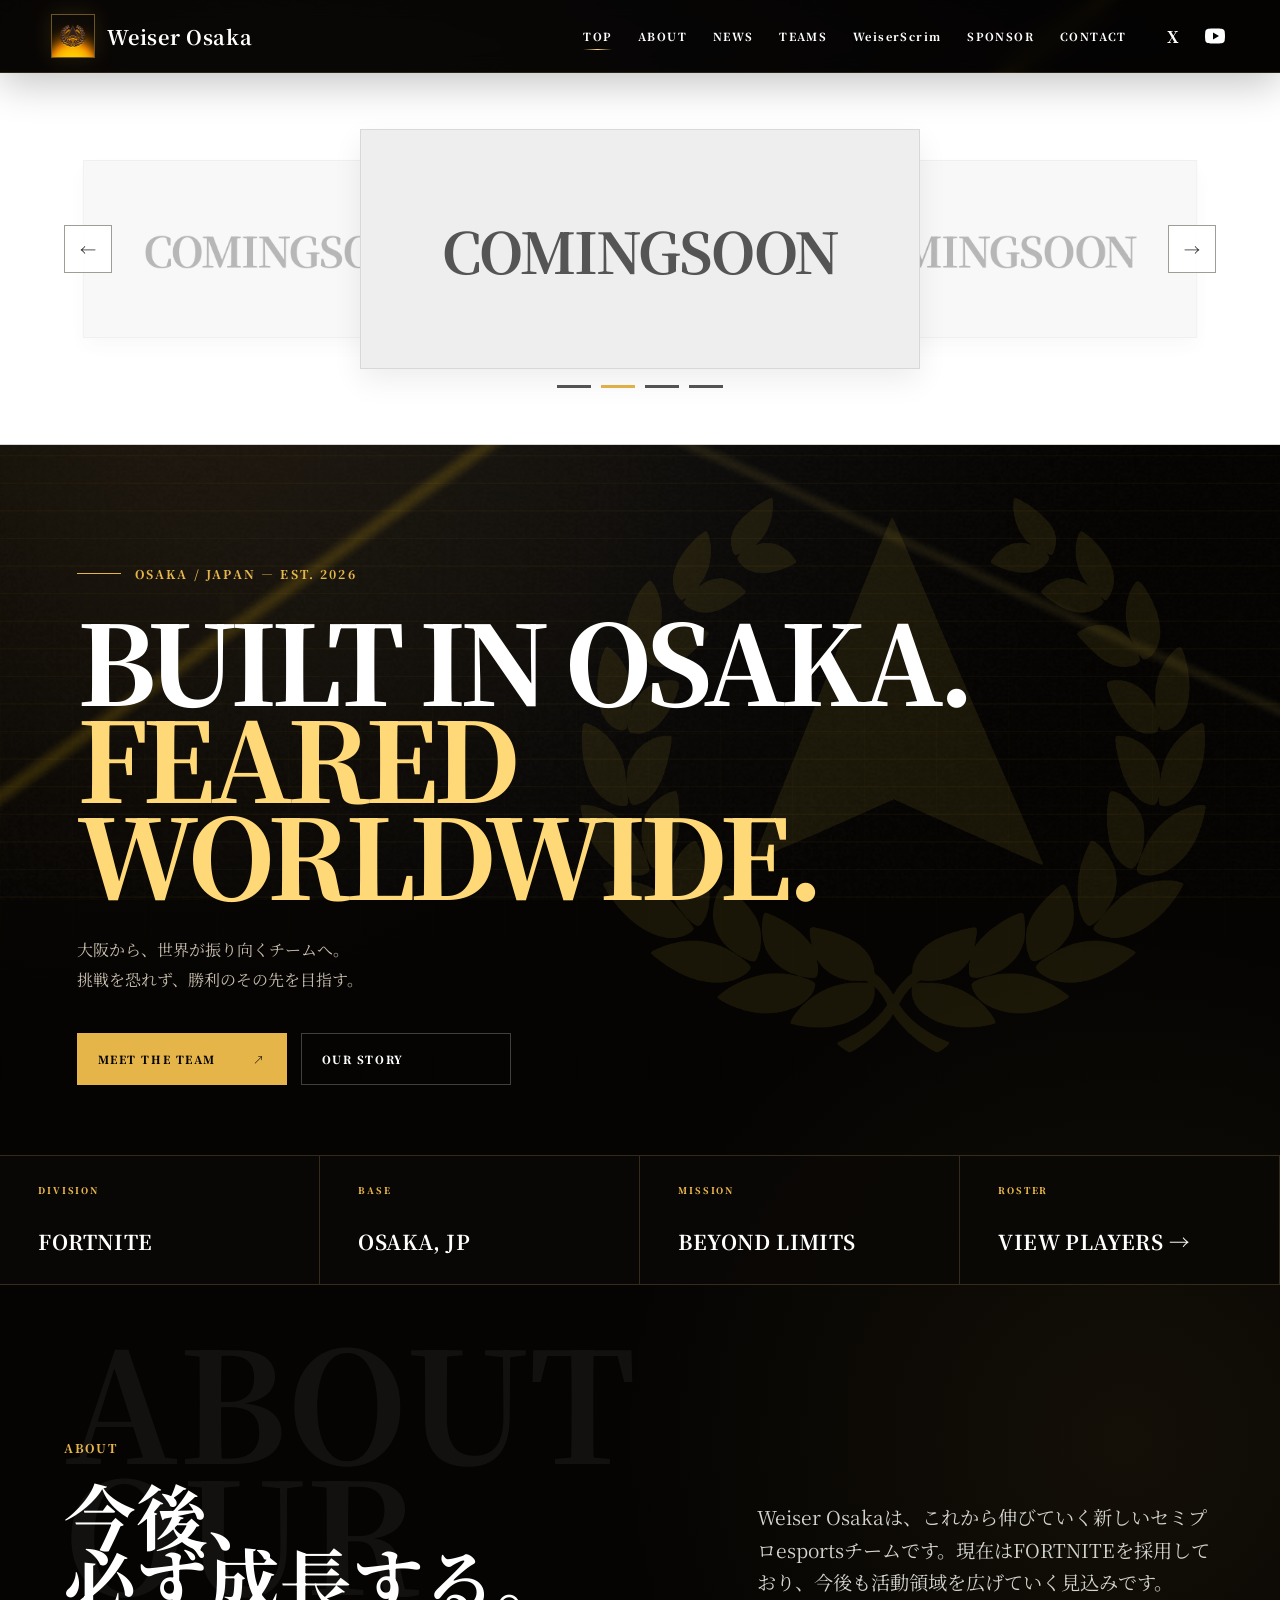
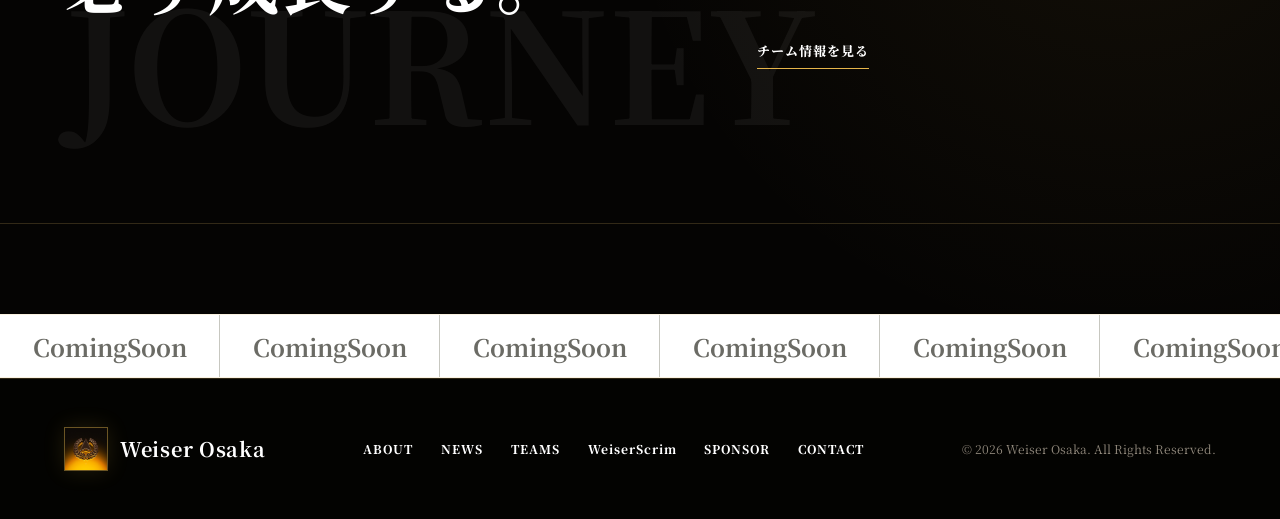
==== commit 15759744: "スマホ修正" ====
--- a/index.html
+++ b/index.html
@@ -7,7 +7,7 @@
   <link rel="preconnect" href="https://fonts.googleapis.com">
   <link rel="preconnect" href="https://fonts.gstatic.com" crossorigin>
   <link href="https://fonts.googleapis.com/css2?family=Noto+Serif+JP:wght@400;500;600;700;800;900&display=swap" rel="stylesheet">
- <link rel="stylesheet" href="style.css?v=20261003-loader2">
+ <link rel="stylesheet" href="style.css?v=20261003-mobile-heading">
   <link rel="icon" type="image/png" href="favicon.png">
 </head>
 <body>
--- a/style.css
+++ b/style.css
@@ -2636,11 +2636,19 @@
   }
 
   .top-hero h1 {
-    font-size: clamp(47px, 15vw, 68px);
+    font-size: min(11.2vw, 56px);
+    line-height: 0.92;
+    letter-spacing: -0.06em;
   }
 
   .top-hero h1 span:first-child {
-    font-size: min(10.6vw, 45px);
+    font-size: min(9.8vw, 45px);
+  }
+
+  .top-hero h1 span:last-child {
+    width: 100%;
+    max-width: 100%;
+    overflow-wrap: normal;
   }
 }
 
